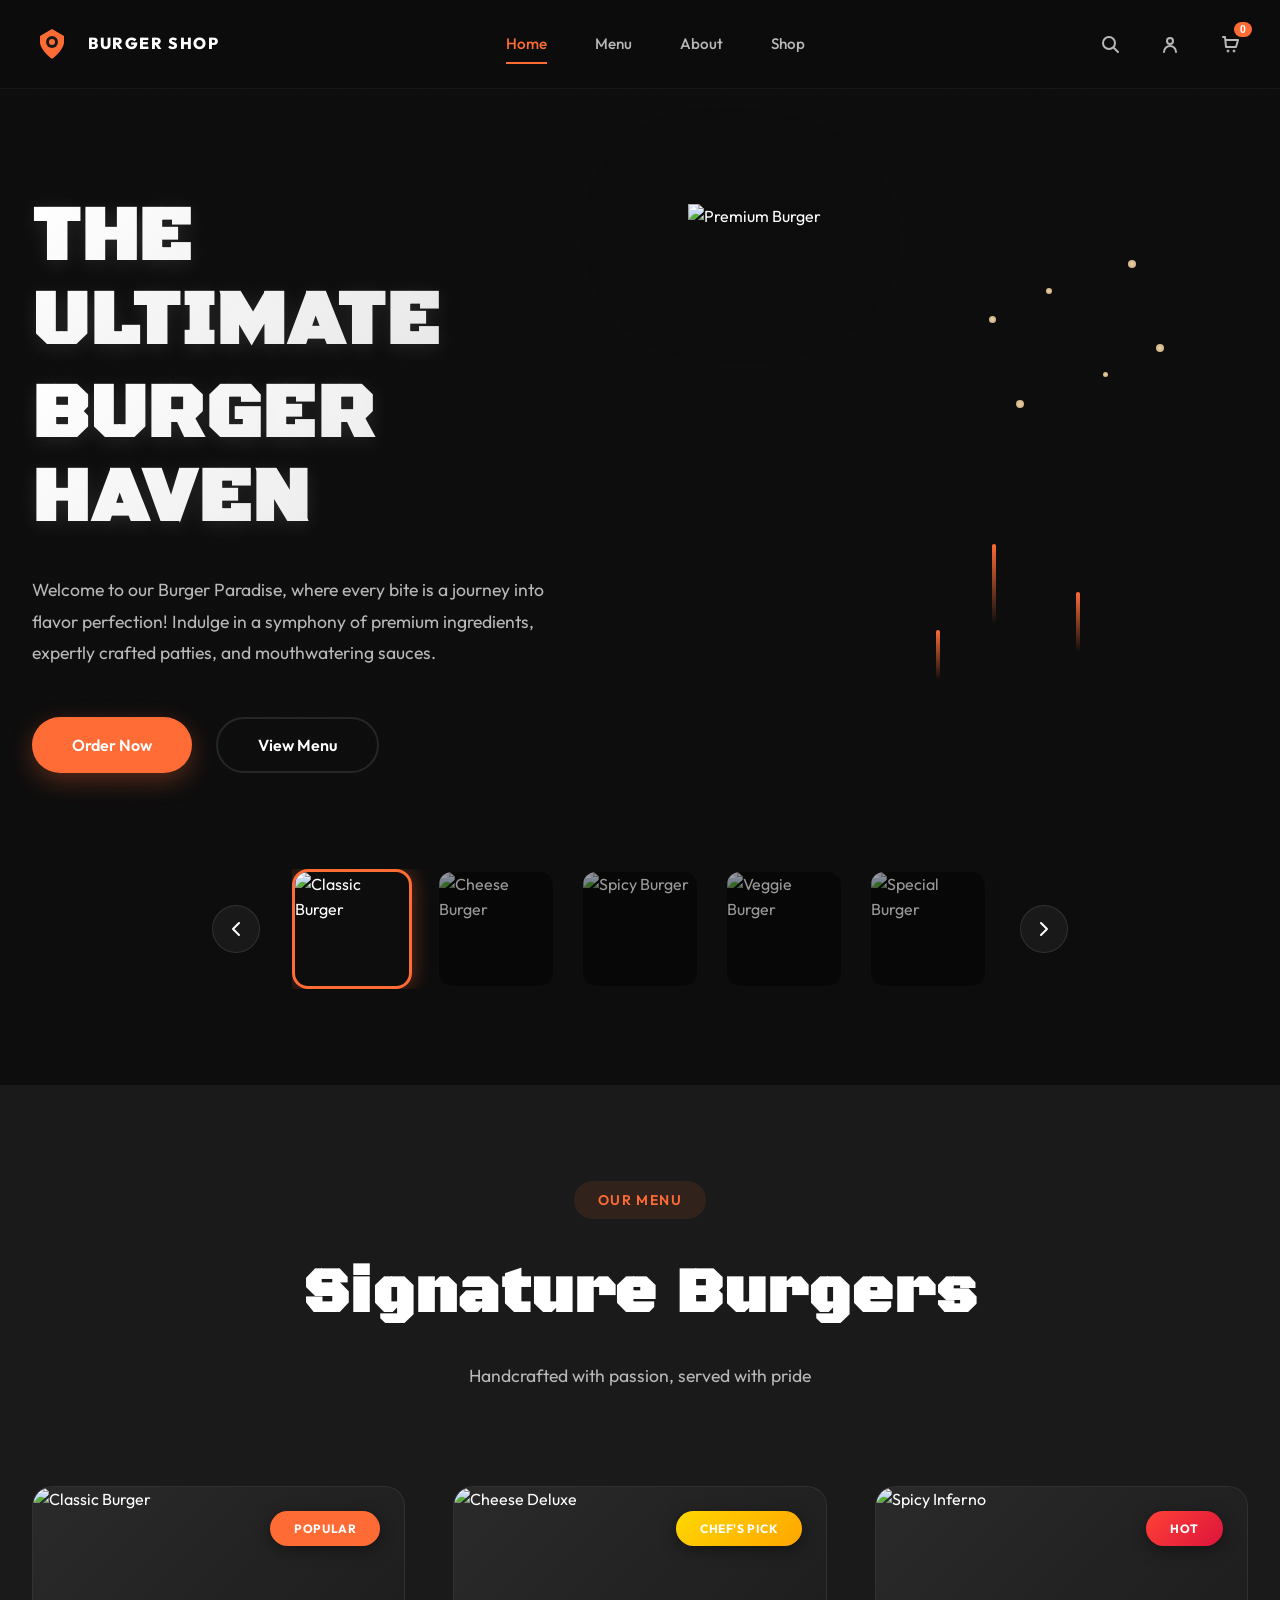
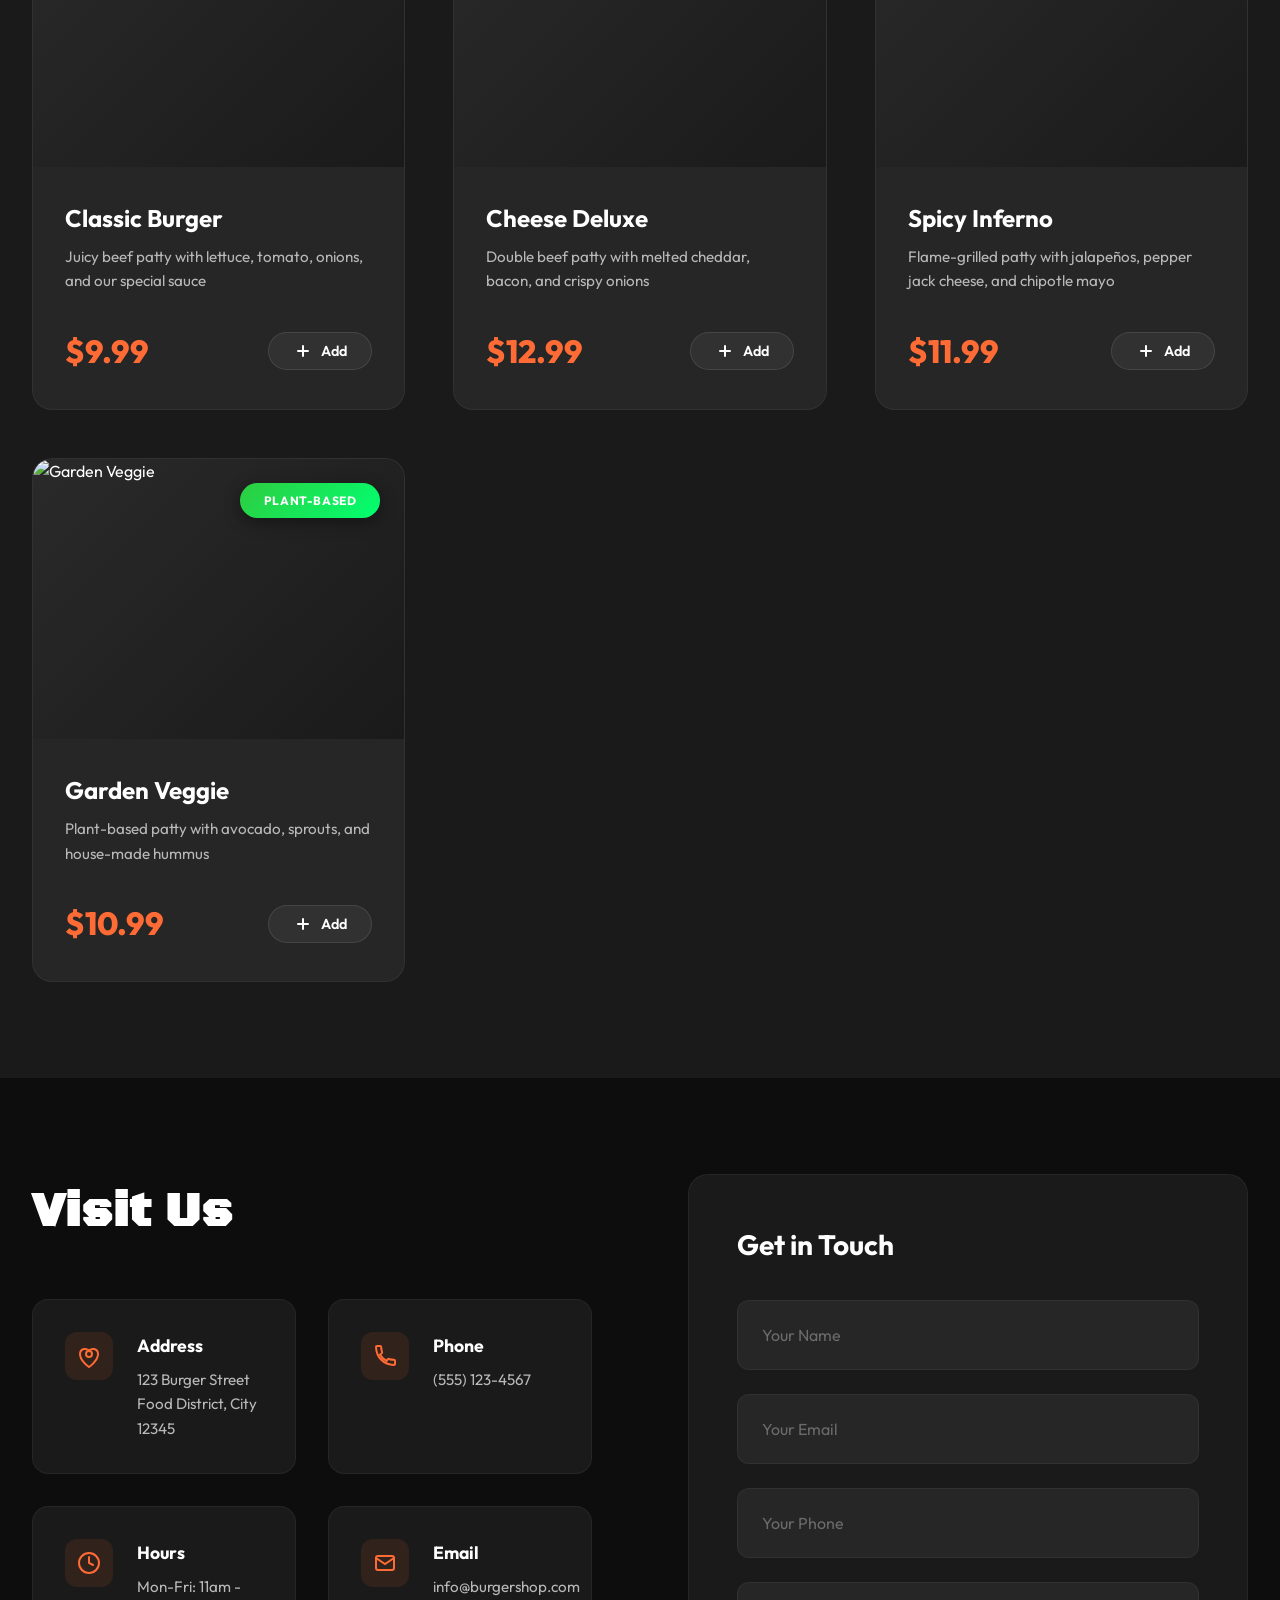
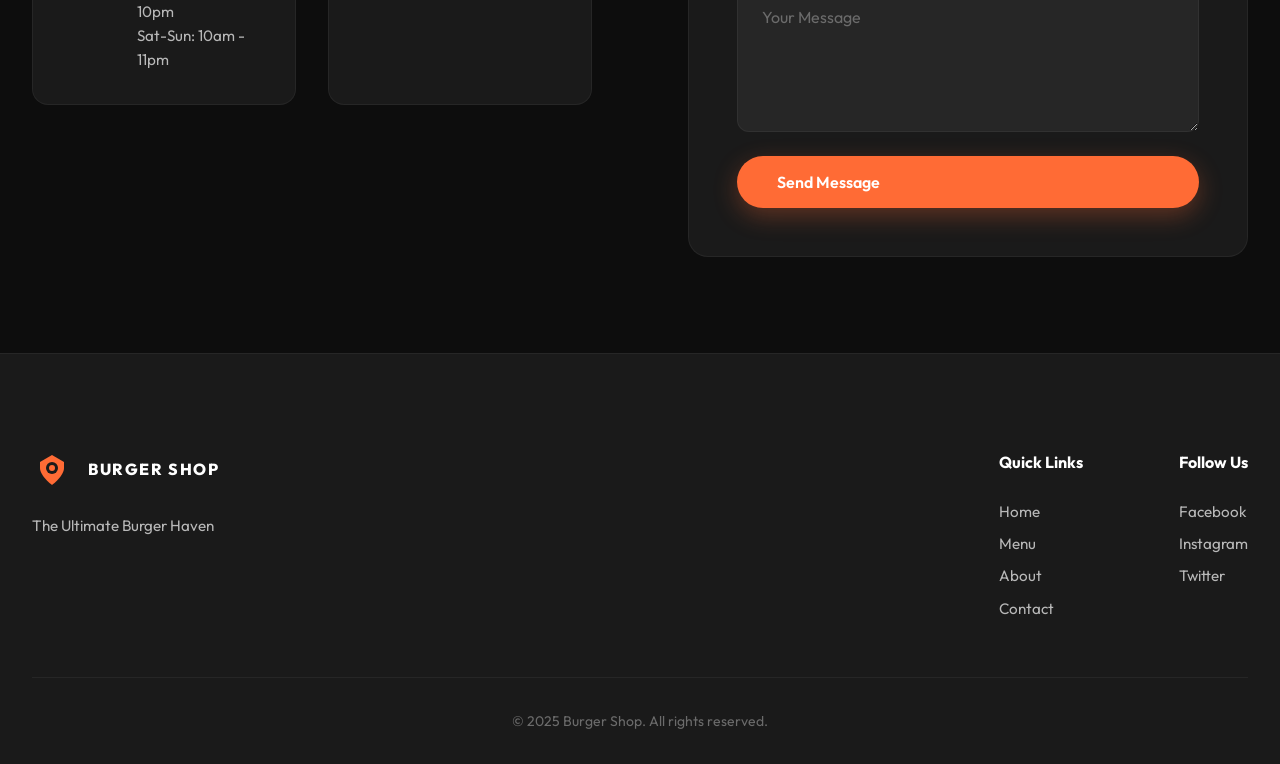
==== index.html @ fa634915 "Initial commit: Premium dark burger shop landing page Features: - Dark premium aesthetic with bold t" ====
<!DOCTYPE html>
<html lang="en">
<head>
    <meta charset="UTF-8">
    <meta name="viewport" content="width=device-width, initial-scale=1.0">
    <title>Burger Shop - The Ultimate Burger Haven</title>
    <link rel="preconnect" href="https://fonts.googleapis.com">
    <link rel="preconnect" href="https://fonts.gstatic.com" crossorigin>
    <link href="https://fonts.googleapis.com/css2?family=Black+Ops+One&family=Outfit:wght@300;400;500;600;700;800;900&display=swap" rel="stylesheet">
    <link rel="stylesheet" href="styles.css">
</head>
<body>
    <!-- Particle Effects Container -->
    <div class="particles-container" id="particles"></div>

    <!-- Header -->
    <header class="header">
        <div class="header-content">
            <div class="logo">
                <svg width="40" height="40" viewBox="0 0 40 40" fill="none" xmlns="http://www.w3.org/2000/svg">
                    <path d="M20 5L8 12V18C8 26 20 35 20 35C20 35 32 26 32 18V12L20 5Z" fill="#FF6B35"/>
                    <circle cx="20" cy="18" r="6" fill="#1A1A1A"/>
                    <circle cx="20" cy="18" r="3" fill="#FF6B35"/>
                </svg>
                <div class="logo-text">
                    <span class="logo-name">BURGER SHOP</span>
                </div>
            </div>
            <nav class="nav-menu">
                <a href="#home" class="nav-link active">Home</a>
                <a href="#menu" class="nav-link">Menu</a>
                <a href="#about" class="nav-link">About</a>
                <a href="#shop" class="nav-link">Shop</a>
            </nav>
            <div class="header-actions">
                <button class="icon-btn" aria-label="Search">
                    <svg width="20" height="20" viewBox="0 0 20 20" fill="none" stroke="currentColor">
                        <circle cx="9" cy="9" r="6" stroke-width="2"/>
                        <path d="M14 14L18 18" stroke-width="2" stroke-linecap="round"/>
                    </svg>
                </button>
                <button class="icon-btn" aria-label="Account">
                    <svg width="20" height="20" viewBox="0 0 20 20" fill="none" stroke="currentColor">
                        <circle cx="10" cy="7" r="3" stroke-width="2"/>
                        <path d="M4 18C4 14.686 6.686 12 10 12C13.314 12 16 14.686 16 18" stroke-width="2" stroke-linecap="round"/>
                    </svg>
                </button>
                <button class="icon-btn cart-btn" aria-label="Cart">
                    <svg width="20" height="20" viewBox="0 0 20 20" fill="none" stroke="currentColor">
                        <path d="M3 3H5L6 13H16L18 6H6" stroke-width="2" stroke-linecap="round" stroke-linejoin="round"/>
                        <circle cx="8" cy="17" r="1" fill="currentColor"/>
                        <circle cx="14" cy="17" r="1" fill="currentColor"/>
                    </svg>
                    <span class="cart-count">0</span>
                </button>
            </div>
        </div>
    </header>

    <!-- Hero Section -->
    <section class="hero" id="home">
        <div class="hero-container">
            <div class="hero-content">
                <h1 class="hero-title">
                    <span class="title-line">THE ULTIMATE</span>
                    <span class="title-line">BURGER HAVEN</span>
                </h1>
                <p class="hero-description">
                    Welcome to our Burger Paradise, where every bite is a journey into flavor perfection!
                    Indulge in a symphony of premium ingredients, expertly crafted patties, and
                    mouthwatering sauces.
                </p>
                <div class="hero-cta">
                    <button class="btn btn-primary">Order Now</button>
                    <button class="btn btn-secondary">View Menu</button>
                </div>
            </div>
            <div class="hero-image">
                <div class="burger-showcase">
                    <img src="https://images.unsplash.com/photo-1568901346375-23c9450c58cd?w=800&h=800&fit=crop&q=80" alt="Premium Burger" class="main-burger">
                    <div class="floating-sesame sesame-1"></div>
                    <div class="floating-sesame sesame-2"></div>
                    <div class="floating-sesame sesame-3"></div>
                    <div class="floating-sesame sesame-4"></div>
                    <div class="floating-sesame sesame-5"></div>
                    <div class="floating-sesame sesame-6"></div>
                    <div class="sauce-drip drip-1"></div>
                    <div class="sauce-drip drip-2"></div>
                    <div class="sauce-drip drip-3"></div>
                </div>
            </div>
        </div>

        <!-- Burger Carousel -->
        <div class="burger-carousel">
            <button class="carousel-arrow carousel-arrow-left" aria-label="Previous">
                <svg width="24" height="24" viewBox="0 0 24 24" fill="none" stroke="currentColor">
                    <path d="M15 18L9 12L15 6" stroke-width="2" stroke-linecap="round" stroke-linejoin="round"/>
                </svg>
            </button>
            <div class="carousel-track">
                <div class="burger-thumb active">
                    <img src="https://images.unsplash.com/photo-1568901346375-23c9450c58cd?w=800&h=800&fit=crop&q=80" alt="Classic Burger">
                </div>
                <div class="burger-thumb">
                    <img src="https://images.unsplash.com/photo-1594212699903-ec8a3eca50f5?w=800&h=800&fit=crop&q=80" alt="Cheese Burger">
                </div>
                <div class="burger-thumb">
                    <img src="https://images.unsplash.com/photo-1550547660-d9450f859349?w=800&h=800&fit=crop&q=80" alt="Spicy Burger">
                </div>
                <div class="burger-thumb">
                    <img src="https://images.unsplash.com/photo-1520072959219-c595dc870360?w=800&h=800&fit=crop&q=80" alt="Veggie Burger">
                </div>
                <div class="burger-thumb">
                    <img src="https://images.unsplash.com/photo-1571091718767-18b5b1457add?w=800&h=800&fit=crop&q=80" alt="Special Burger">
                </div>
            </div>
            <button class="carousel-arrow carousel-arrow-right" aria-label="Next">
                <svg width="24" height="24" viewBox="0 0 24 24" fill="none" stroke="currentColor">
                    <path d="M9 18L15 12L9 6" stroke-width="2" stroke-linecap="round" stroke-linejoin="round"/>
                </svg>
            </button>
        </div>
    </section>

    <!-- Menu Section -->
    <section class="menu-section" id="menu">
        <div class="section-header">
            <span class="section-label">Our Menu</span>
            <h2 class="section-title">Signature Burgers</h2>
            <p class="section-description">Handcrafted with passion, served with pride</p>
        </div>
        <div class="menu-grid">
            <div class="menu-card">
                <div class="card-image">
                    <img src="https://images.unsplash.com/photo-1568901346375-23c9450c58cd?w=600&h=600&fit=crop&q=80" alt="Classic Burger">
                    <div class="card-badge">Popular</div>
                </div>
                <div class="card-content">
                    <h3 class="card-title">Classic Burger</h3>
                    <p class="card-description">Juicy beef patty with lettuce, tomato, onions, and our special sauce</p>
                    <div class="card-footer">
                        <span class="card-price">$9.99</span>
                        <button class="add-btn">
                            <svg width="20" height="20" viewBox="0 0 20 20" fill="none" stroke="currentColor">
                                <path d="M10 5V15M5 10H15" stroke-width="2" stroke-linecap="round"/>
                            </svg>
                            Add
                        </button>
                    </div>
                </div>
            </div>
            <div class="menu-card">
                <div class="card-image">
                    <img src="https://images.unsplash.com/photo-1594212699903-ec8a3eca50f5?w=600&h=600&fit=crop&q=80" alt="Cheese Deluxe">
                    <div class="card-badge badge-special">Chef's Pick</div>
                </div>
                <div class="card-content">
                    <h3 class="card-title">Cheese Deluxe</h3>
                    <p class="card-description">Double beef patty with melted cheddar, bacon, and crispy onions</p>
                    <div class="card-footer">
                        <span class="card-price">$12.99</span>
                        <button class="add-btn">
                            <svg width="20" height="20" viewBox="0 0 20 20" fill="none" stroke="currentColor">
                                <path d="M10 5V15M5 10H15" stroke-width="2" stroke-linecap="round"/>
                            </svg>
                            Add
                        </button>
                    </div>
                </div>
            </div>
            <div class="menu-card">
                <div class="card-image">
                    <img src="https://images.unsplash.com/photo-1550547660-d9450f859349?w=600&h=600&fit=crop&q=80" alt="Spicy Inferno">
                    <div class="card-badge badge-hot">Hot</div>
                </div>
                <div class="card-content">
                    <h3 class="card-title">Spicy Inferno</h3>
                    <p class="card-description">Flame-grilled patty with jalapeños, pepper jack cheese, and chipotle mayo</p>
                    <div class="card-footer">
                        <span class="card-price">$11.99</span>
                        <button class="add-btn">
                            <svg width="20" height="20" viewBox="0 0 20 20" fill="none" stroke="currentColor">
                                <path d="M10 5V15M5 10H15" stroke-width="2" stroke-linecap="round"/>
                            </svg>
                            Add
                        </button>
                    </div>
                </div>
            </div>
            <div class="menu-card">
                <div class="card-image">
                    <img src="https://images.unsplash.com/photo-1520072959219-c595dc870360?w=600&h=600&fit=crop&q=80" alt="Garden Veggie">
                    <div class="card-badge badge-veggie">Plant-Based</div>
                </div>
                <div class="card-content">
                    <h3 class="card-title">Garden Veggie</h3>
                    <p class="card-description">Plant-based patty with avocado, sprouts, and house-made hummus</p>
                    <div class="card-footer">
                        <span class="card-price">$10.99</span>
                        <button class="add-btn">
                            <svg width="20" height="20" viewBox="0 0 20 20" fill="none" stroke="currentColor">
                                <path d="M10 5V15M5 10H15" stroke-width="2" stroke-linecap="round"/>
                            </svg>
                            Add
                        </button>
                    </div>
                </div>
            </div>
        </div>
    </section>

    <!-- Contact Section -->
    <section class="contact-section" id="contact">
        <div class="contact-container">
            <div class="contact-info">
                <h2 class="contact-title">Visit Us</h2>
                <div class="info-grid">
                    <div class="info-card">
                        <div class="info-icon">
                            <svg width="24" height="24" viewBox="0 0 24 24" fill="none" stroke="currentColor">
                                <path d="M21 10C21 17 12 23 12 23C12 23 3 17 3 10C3 7.61 4.79 5.64 7 5.06C8.26 4.77 9.61 5.04 10.75 5.75C11.5 6.17 12.5 6.17 13.25 5.75C14.39 5.04 15.74 4.77 17 5.06C19.21 5.64 21 7.61 21 10Z" stroke-width="2"/>
                                <circle cx="12" cy="10" r="3" stroke-width="2"/>
                            </svg>
                        </div>
                        <div class="info-content">
                            <h3>Address</h3>
                            <p>123 Burger Street<br>Food District, City 12345</p>
                        </div>
                    </div>
                    <div class="info-card">
                        <div class="info-icon">
                            <svg width="24" height="24" viewBox="0 0 24 24" fill="none" stroke="currentColor">
                                <path d="M22 16.92V19.92C22 20.52 21.52 21 20.92 21C10.41 20.45 3.55 13.59 3 3.08C3 2.48 3.48 2 4.08 2H7.08C7.68 2 8.16 2.48 8.16 3.08C8.25 4.78 8.56 6.42 9.07 7.97C9.21 8.41 9.07 8.89 8.73 9.2L7.09 10.51C8.57 13.63 10.37 15.43 13.49 16.91L14.8 15.27C15.11 14.93 15.59 14.79 16.03 14.93C17.58 15.44 19.22 15.75 20.92 15.84C21.52 15.84 22 16.32 22 16.92Z" stroke-width="2"/>
                            </svg>
                        </div>
                        <div class="info-content">
                            <h3>Phone</h3>
                            <p>(555) 123-4567</p>
                        </div>
                    </div>
                    <div class="info-card">
                        <div class="info-icon">
                            <svg width="24" height="24" viewBox="0 0 24 24" fill="none" stroke="currentColor">
                                <circle cx="12" cy="12" r="10" stroke-width="2"/>
                                <path d="M12 6V12L16 14" stroke-width="2" stroke-linecap="round"/>
                            </svg>
                        </div>
                        <div class="info-content">
                            <h3>Hours</h3>
                            <p>Mon-Fri: 11am - 10pm<br>Sat-Sun: 10am - 11pm</p>
                        </div>
                    </div>
                    <div class="info-card">
                        <div class="info-icon">
                            <svg width="24" height="24" viewBox="0 0 24 24" fill="none" stroke="currentColor">
                                <rect x="3" y="5" width="18" height="14" rx="2" stroke-width="2"/>
                                <path d="M3 7L12 13L21 7" stroke-width="2" stroke-linecap="round"/>
                            </svg>
                        </div>
                        <div class="info-content">
                            <h3>Email</h3>
                            <p>info@burgershop.com</p>
                        </div>
                    </div>
                </div>
            </div>
            <div class="contact-form-section">
                <h3 class="form-heading">Get in Touch</h3>
                <form class="contact-form">
                    <input type="text" placeholder="Your Name" class="form-input" required>
                    <input type="email" placeholder="Your Email" class="form-input" required>
                    <input type="tel" placeholder="Your Phone" class="form-input">
                    <textarea placeholder="Your Message" class="form-textarea" rows="5" required></textarea>
                    <button type="submit" class="btn btn-primary btn-block">Send Message</button>
                </form>
            </div>
        </div>
    </section>

    <!-- Footer -->
    <footer class="footer">
        <div class="footer-content">
            <div class="footer-brand">
                <div class="logo">
                    <svg width="40" height="40" viewBox="0 0 40 40" fill="none" xmlns="http://www.w3.org/2000/svg">
                        <path d="M20 5L8 12V18C8 26 20 35 20 35C20 35 32 26 32 18V12L20 5Z" fill="#FF6B35"/>
                        <circle cx="20" cy="18" r="6" fill="#1A1A1A"/>
                        <circle cx="20" cy="18" r="3" fill="#FF6B35"/>
                    </svg>
                    <div class="logo-text">
                        <span class="logo-name">BURGER SHOP</span>
                    </div>
                </div>
                <p class="footer-tagline">The Ultimate Burger Haven</p>
            </div>
            <div class="footer-links">
                <div class="footer-column">
                    <h4>Quick Links</h4>
                    <a href="#home">Home</a>
                    <a href="#menu">Menu</a>
                    <a href="#about">About</a>
                    <a href="#contact">Contact</a>
                </div>
                <div class="footer-column">
                    <h4>Follow Us</h4>
                    <a href="#">Facebook</a>
                    <a href="#">Instagram</a>
                    <a href="#">Twitter</a>
                </div>
            </div>
        </div>
        <div class="footer-bottom">
            <p>&copy; 2025 Burger Shop. All rights reserved.</p>
        </div>
    </footer>

    <script src="script.js"></script>
</body>
</html>
---- styles.css ----
/* ================================================
   BURGER SHOP - Dark Premium Showcase
   ================================================ */

/* CSS Variables */
:root {
    /* Colors - Dark Premium */
    --color-bg-primary: #0D0D0D;
    --color-bg-secondary: #1A1A1A;
    --color-bg-tertiary: #262626;
    --color-accent-primary: #FF6B35;
    --color-accent-secondary: #FF8555;
    --color-text-primary: #FFFFFF;
    --color-text-secondary: #B8B8B8;
    --color-text-muted: #6B6B6B;

    /* Typography */
    --font-display: 'Black Ops One', 'Impact', sans-serif;
    --font-body: 'Outfit', -apple-system, BlinkMacSystemFont, sans-serif;

    /* Spacing */
    --spacing-xs: 0.5rem;
    --spacing-sm: 1rem;
    --spacing-md: 1.5rem;
    --spacing-lg: 2rem;
    --spacing-xl: 3rem;
    --spacing-2xl: 4rem;
    --spacing-3xl: 6rem;

    /* Shadows */
    --shadow-sm: 0 2px 8px rgba(0, 0, 0, 0.3);
    --shadow-md: 0 4px 16px rgba(0, 0, 0, 0.4);
    --shadow-lg: 0 8px 32px rgba(0, 0, 0, 0.5);
    --shadow-xl: 0 16px 48px rgba(0, 0, 0, 0.6);
    --shadow-glow: 0 0 30px rgba(255, 107, 53, 0.3);

    /* Transitions */
    --transition-fast: 0.15s cubic-bezier(0.4, 0, 0.2, 1);
    --transition-base: 0.3s cubic-bezier(0.4, 0, 0.2, 1);
    --transition-slow: 0.6s cubic-bezier(0.4, 0, 0.2, 1);
}

/* ================================================
   GLOBAL STYLES
   ================================================ */

* {
    margin: 0;
    padding: 0;
    box-sizing: border-box;
}

html {
    scroll-behavior: smooth;
}

body {
    font-family: var(--font-body);
    background-color: var(--color-bg-primary);
    color: var(--color-text-primary);
    line-height: 1.6;
    overflow-x: hidden;
    position: relative;
}

/* Grain Texture */
body::before {
    content: '';
    position: fixed;
    top: 0;
    left: 0;
    width: 100%;
    height: 100%;
    background-image: url("data:image/svg+xml,%3Csvg viewBox='0 0 400 400' xmlns='http://www.w3.org/2000/svg'%3E%3Cfilter id='noiseFilter'%3E%3CfeTurbulence type='fractalNoise' baseFrequency='1.2' numOctaves='4' stitchTiles='stitch'/%3E%3C/filter%3E%3Crect width='100%25' height='100%25' filter='url(%23noiseFilter)' opacity='0.02'/%3E%3C/svg%3E");
    pointer-events: none;
    z-index: 100;
    mix-blend-mode: overlay;
}

/* Particles Container */
.particles-container {
    position: fixed;
    top: 0;
    left: 0;
    width: 100%;
    height: 100%;
    pointer-events: none;
    z-index: 1;
    overflow: hidden;
}

/* ================================================
   HEADER
   ================================================ */

.header {
    position: fixed;
    top: 0;
    left: 0;
    right: 0;
    z-index: 1000;
    background: rgba(13, 13, 13, 0.95);
    backdrop-filter: blur(10px);
    border-bottom: 1px solid rgba(255, 255, 255, 0.05);
}

.header-content {
    max-width: 1400px;
    margin: 0 auto;
    padding: var(--spacing-md) var(--spacing-lg);
    display: flex;
    align-items: center;
    justify-content: space-between;
    gap: var(--spacing-lg);
}

.logo {
    display: flex;
    align-items: center;
    gap: var(--spacing-sm);
    transition: transform var(--transition-base);
}

.logo:hover {
    transform: scale(1.05);
}

.logo-name {
    font-family: var(--font-body);
    font-weight: 800;
    font-size: 1rem;
    letter-spacing: 0.1em;
    color: var(--color-text-primary);
}

.nav-menu {
    display: flex;
    gap: var(--spacing-xl);
}

.nav-link {
    color: var(--color-text-secondary);
    text-decoration: none;
    font-weight: 500;
    font-size: 0.95rem;
    transition: color var(--transition-base);
    position: relative;
}

.nav-link::after {
    content: '';
    position: absolute;
    bottom: -8px;
    left: 0;
    width: 0;
    height: 2px;
    background: var(--color-accent-primary);
    transition: width var(--transition-base);
}

.nav-link:hover,
.nav-link.active {
    color: var(--color-accent-primary);
}

.nav-link.active::after {
    width: 100%;
}

.header-actions {
    display: flex;
    gap: var(--spacing-md);
    align-items: center;
}

.icon-btn {
    background: transparent;
    border: none;
    color: var(--color-text-secondary);
    cursor: pointer;
    padding: var(--spacing-xs);
    border-radius: 50%;
    transition: all var(--transition-base);
    display: flex;
    align-items: center;
    justify-content: center;
    position: relative;
}

.icon-btn:hover {
    color: var(--color-text-primary);
    background: rgba(255, 255, 255, 0.05);
}

.cart-count {
    position: absolute;
    top: -4px;
    right: -4px;
    background: var(--color-accent-primary);
    color: white;
    font-size: 0.65rem;
    font-weight: 700;
    padding: 2px 6px;
    border-radius: 10px;
    min-width: 18px;
    text-align: center;
}

/* ================================================
   HERO SECTION
   ================================================ */

.hero {
    min-height: 100vh;
    padding-top: 100px;
    position: relative;
    background: var(--color-bg-primary);
    display: flex;
    flex-direction: column;
    justify-content: center;
}

.hero-container {
    max-width: 1400px;
    margin: 0 auto;
    padding: var(--spacing-3xl) var(--spacing-lg);
    display: grid;
    grid-template-columns: 1fr 1fr;
    gap: var(--spacing-3xl);
    align-items: center;
}

.hero-content {
    animation: slideInLeft 1s cubic-bezier(0.16, 1, 0.3, 1);
}

@keyframes slideInLeft {
    from {
        opacity: 0;
        transform: translateX(-80px);
    }
    to {
        opacity: 1;
        transform: translateX(0);
    }
}

.hero-title {
    font-family: var(--font-display);
    font-size: clamp(3rem, 6vw, 5rem);
    line-height: 1.1;
    margin-bottom: var(--spacing-lg);
    letter-spacing: 0.02em;
    display: flex;
    flex-direction: column;
    gap: var(--spacing-xs);
}

.title-line {
    display: block;
    background: linear-gradient(135deg, #FFFFFF 0%, #E0E0E0 100%);
    -webkit-background-clip: text;
    -webkit-text-fill-color: transparent;
    background-clip: text;
    text-shadow: 0 4px 20px rgba(255, 255, 255, 0.1);
}

.hero-description {
    font-size: 1.1rem;
    line-height: 1.8;
    color: var(--color-text-secondary);
    margin-bottom: var(--spacing-xl);
    max-width: 540px;
}

.hero-cta {
    display: flex;
    gap: var(--spacing-md);
    flex-wrap: wrap;
}

.btn {
    padding: 1rem 2.5rem;
    font-family: var(--font-body);
    font-weight: 600;
    font-size: 1rem;
    border: none;
    border-radius: 50px;
    cursor: pointer;
    transition: all var(--transition-base);
    display: inline-flex;
    align-items: center;
    gap: var(--spacing-xs);
    position: relative;
    overflow: hidden;
}

.btn::before {
    content: '';
    position: absolute;
    top: 50%;
    left: 50%;
    width: 0;
    height: 0;
    background: rgba(255, 255, 255, 0.1);
    border-radius: 50%;
    transform: translate(-50%, -50%);
    transition: width var(--transition-slow), height var(--transition-slow);
}

.btn:hover::before {
    width: 400px;
    height: 400px;
}

.btn-primary {
    background: var(--color-accent-primary);
    color: white;
    box-shadow: 0 8px 24px rgba(255, 107, 53, 0.3);
}

.btn-primary:hover {
    background: var(--color-accent-secondary);
    transform: translateY(-2px);
    box-shadow: 0 12px 32px rgba(255, 107, 53, 0.4);
}

.btn-secondary {
    background: transparent;
    color: var(--color-text-primary);
    border: 2px solid rgba(255, 255, 255, 0.1);
}

.btn-secondary:hover {
    background: rgba(255, 255, 255, 0.05);
    border-color: rgba(255, 255, 255, 0.2);
}

.btn-block {
    width: 100%;
}

/* Hero Image */
.hero-image {
    position: relative;
    display: flex;
    align-items: center;
    justify-content: center;
    animation: slideInRight 1s cubic-bezier(0.16, 1, 0.3, 1);
}

@keyframes slideInRight {
    from {
        opacity: 0;
        transform: translateX(80px);
    }
    to {
        opacity: 1;
        transform: translateX(0);
    }
}

.burger-showcase {
    position: relative;
    width: 100%;
    max-width: 600px;
    aspect-ratio: 1;
}

.main-burger {
    width: 100%;
    height: 100%;
    object-fit: contain;
    filter: drop-shadow(0 20px 60px rgba(0, 0, 0, 0.6));
    animation: float 6s ease-in-out infinite;
}

@keyframes float {
    0%, 100% {
        transform: translateY(0px);
    }
    50% {
        transform: translateY(-20px);
    }
}

/* Floating Sesame Seeds */
.floating-sesame {
    position: absolute;
    width: 8px;
    height: 8px;
    background: radial-gradient(circle, #FFE4B5 0%, #DEB887 100%);
    border-radius: 50%;
    animation: floatSesame 4s ease-in-out infinite;
    opacity: 0.9;
}

.sesame-1 {
    top: 10%;
    right: 20%;
    animation-delay: 0s;
}

.sesame-2 {
    top: 15%;
    right: 35%;
    animation-delay: 0.5s;
    width: 6px;
    height: 6px;
}

.sesame-3 {
    top: 25%;
    right: 15%;
    animation-delay: 1s;
}

.sesame-4 {
    top: 20%;
    right: 45%;
    animation-delay: 1.5s;
    width: 7px;
    height: 7px;
}

.sesame-5 {
    top: 30%;
    right: 25%;
    animation-delay: 2s;
    width: 5px;
    height: 5px;
}

.sesame-6 {
    top: 35%;
    right: 40%;
    animation-delay: 2.5s;
}

@keyframes floatSesame {
    0% {
        transform: translateY(0) rotate(0deg);
        opacity: 0;
    }
    20% {
        opacity: 0.9;
    }
    100% {
        transform: translateY(400px) rotate(360deg);
        opacity: 0;
    }
}

/* Sauce Drips */
.sauce-drip {
    position: absolute;
    width: 4px;
    background: linear-gradient(180deg, var(--color-accent-primary) 0%, transparent 100%);
    border-radius: 2px;
    animation: drip 3s ease-in-out infinite;
}

.drip-1 {
    bottom: 20%;
    right: 30%;
    height: 60px;
    animation-delay: 0s;
}

.drip-2 {
    bottom: 25%;
    right: 45%;
    height: 80px;
    animation-delay: 0.5s;
}

.drip-3 {
    bottom: 15%;
    right: 55%;
    height: 50px;
    animation-delay: 1s;
}

@keyframes drip {
    0% {
        transform: translateY(-20px);
        opacity: 0;
    }
    20% {
        opacity: 1;
    }
    100% {
        transform: translateY(100px);
        opacity: 0;
    }
}

/* ================================================
   BURGER CAROUSEL
   ================================================ */

.burger-carousel {
    max-width: 1400px;
    margin: 0 auto;
    padding: 0 var(--spacing-lg) var(--spacing-3xl);
    display: flex;
    align-items: center;
    gap: var(--spacing-lg);
    animation: fadeInUp 1s cubic-bezier(0.16, 1, 0.3, 1) 0.5s both;
}

@keyframes fadeInUp {
    from {
        opacity: 0;
        transform: translateY(40px);
    }
    to {
        opacity: 1;
        transform: translateY(0);
    }
}

.carousel-track {
    display: flex;
    gap: var(--spacing-md);
    overflow-x: auto;
    scroll-behavior: smooth;
    scrollbar-width: none;
    -ms-overflow-style: none;
    flex: 1;
}

.carousel-track::-webkit-scrollbar {
    display: none;
}

.burger-thumb {
    flex-shrink: 0;
    width: 120px;
    height: 120px;
    border-radius: 16px;
    overflow: hidden;
    border: 3px solid transparent;
    transition: all var(--transition-base);
    cursor: pointer;
    position: relative;
}

.burger-thumb::before {
    content: '';
    position: absolute;
    inset: 0;
    background: rgba(0, 0, 0, 0.4);
    transition: opacity var(--transition-base);
}

.burger-thumb.active::before,
.burger-thumb:hover::before {
    opacity: 0;
}

.burger-thumb.active {
    border-color: var(--color-accent-primary);
    box-shadow: 0 0 20px rgba(255, 107, 53, 0.4);
}

.burger-thumb:hover {
    transform: translateY(-8px);
    border-color: rgba(255, 255, 255, 0.2);
}

.burger-thumb img {
    width: 100%;
    height: 100%;
    object-fit: cover;
}

.carousel-arrow {
    background: rgba(255, 255, 255, 0.05);
    border: 1px solid rgba(255, 255, 255, 0.1);
    color: var(--color-text-primary);
    width: 48px;
    height: 48px;
    border-radius: 50%;
    display: flex;
    align-items: center;
    justify-content: center;
    cursor: pointer;
    transition: all var(--transition-base);
    flex-shrink: 0;
}

.carousel-arrow:hover {
    background: rgba(255, 107, 53, 0.2);
    border-color: var(--color-accent-primary);
    color: var(--color-accent-primary);
}

/* ================================================
   MENU SECTION
   ================================================ */

.menu-section {
    padding: var(--spacing-3xl) var(--spacing-lg);
    background: var(--color-bg-secondary);
}

.section-header {
    text-align: center;
    margin-bottom: var(--spacing-3xl);
}

.section-label {
    display: inline-block;
    padding: var(--spacing-xs) var(--spacing-md);
    background: rgba(255, 107, 53, 0.1);
    color: var(--color-accent-primary);
    border-radius: 50px;
    font-size: 0.875rem;
    font-weight: 600;
    letter-spacing: 0.1em;
    text-transform: uppercase;
    margin-bottom: var(--spacing-md);
}

.section-title {
    font-family: var(--font-display);
    font-size: clamp(2.5rem, 5vw, 4rem);
    margin-bottom: var(--spacing-sm);
    letter-spacing: 0.02em;
}

.section-description {
    color: var(--color-text-secondary);
    font-size: 1.1rem;
}

.menu-grid {
    max-width: 1400px;
    margin: 0 auto;
    display: grid;
    grid-template-columns: repeat(auto-fit, minmax(300px, 1fr));
    gap: var(--spacing-xl);
}

.menu-card {
    background: var(--color-bg-tertiary);
    border-radius: 20px;
    overflow: hidden;
    transition: all var(--transition-base);
    border: 1px solid rgba(255, 255, 255, 0.05);
}

.menu-card:hover {
    transform: translateY(-8px);
    border-color: rgba(255, 107, 53, 0.3);
    box-shadow: var(--shadow-xl);
}

.card-image {
    position: relative;
    overflow: hidden;
    height: 280px;
    background: linear-gradient(135deg, #2a2a2a 0%, #1a1a1a 100%);
}

.card-image img {
    width: 100%;
    height: 100%;
    object-fit: cover;
    transition: transform var(--transition-slow);
}

.menu-card:hover .card-image img {
    transform: scale(1.1) rotate(2deg);
}

.card-badge {
    position: absolute;
    top: var(--spacing-md);
    right: var(--spacing-md);
    background: var(--color-accent-primary);
    color: white;
    padding: var(--spacing-xs) var(--spacing-md);
    border-radius: 50px;
    font-size: 0.75rem;
    font-weight: 700;
    text-transform: uppercase;
    letter-spacing: 0.05em;
    box-shadow: var(--shadow-md);
}

.badge-special {
    background: linear-gradient(135deg, #FFD700 0%, #FFA500 100%);
}

.badge-hot {
    background: linear-gradient(135deg, #FF4136 0%, #DC143C 100%);
}

.badge-veggie {
    background: linear-gradient(135deg, #2ECC40 0%, #01FF70 100%);
}

.card-content {
    padding: var(--spacing-lg);
}

.card-title {
    font-family: var(--font-body);
    font-size: 1.5rem;
    font-weight: 700;
    margin-bottom: var(--spacing-xs);
}

.card-description {
    color: var(--color-text-secondary);
    font-size: 0.95rem;
    line-height: 1.6;
    margin-bottom: var(--spacing-lg);
}

.card-footer {
    display: flex;
    justify-content: space-between;
    align-items: center;
}

.card-price {
    font-family: var(--font-body);
    font-size: 2rem;
    font-weight: 800;
    color: var(--color-accent-primary);
}

.add-btn {
    background: rgba(255, 255, 255, 0.05);
    color: var(--color-text-primary);
    border: 1px solid rgba(255, 255, 255, 0.1);
    padding: var(--spacing-xs) var(--spacing-md);
    border-radius: 50px;
    font-family: var(--font-body);
    font-weight: 600;
    font-size: 0.9rem;
    cursor: pointer;
    display: flex;
    align-items: center;
    gap: var(--spacing-xs);
    transition: all var(--transition-base);
}

.add-btn:hover {
    background: var(--color-accent-primary);
    border-color: var(--color-accent-primary);
    transform: scale(1.05);
}

/* ================================================
   CONTACT SECTION
   ================================================ */

.contact-section {
    padding: var(--spacing-3xl) var(--spacing-lg);
    background: var(--color-bg-primary);
}

.contact-container {
    max-width: 1400px;
    margin: 0 auto;
    display: grid;
    grid-template-columns: 1fr 1fr;
    gap: var(--spacing-3xl);
}

.contact-title {
    font-family: var(--font-display);
    font-size: clamp(2rem, 4vw, 3rem);
    margin-bottom: var(--spacing-xl);
    letter-spacing: 0.02em;
}

.info-grid {
    display: grid;
    grid-template-columns: repeat(auto-fit, minmax(250px, 1fr));
    gap: var(--spacing-lg);
}

.info-card {
    background: var(--color-bg-secondary);
    padding: var(--spacing-lg);
    border-radius: 16px;
    border: 1px solid rgba(255, 255, 255, 0.05);
    display: flex;
    gap: var(--spacing-md);
    transition: all var(--transition-base);
}

.info-card:hover {
    border-color: rgba(255, 107, 53, 0.3);
    transform: translateY(-4px);
}

.info-icon {
    flex-shrink: 0;
    width: 48px;
    height: 48px;
    background: rgba(255, 107, 53, 0.1);
    border-radius: 12px;
    display: flex;
    align-items: center;
    justify-content: center;
    color: var(--color-accent-primary);
}

.info-content h3 {
    font-size: 1.1rem;
    font-weight: 700;
    margin-bottom: var(--spacing-xs);
}

.info-content p {
    color: var(--color-text-secondary);
    font-size: 0.95rem;
    line-height: 1.6;
}

.contact-form-section {
    background: var(--color-bg-secondary);
    padding: var(--spacing-xl);
    border-radius: 20px;
    border: 1px solid rgba(255, 255, 255, 0.05);
}

.form-heading {
    font-family: var(--font-body);
    font-size: 1.75rem;
    font-weight: 700;
    margin-bottom: var(--spacing-lg);
}

.contact-form {
    display: flex;
    flex-direction: column;
    gap: var(--spacing-md);
}

.form-input,
.form-textarea {
    width: 100%;
    padding: var(--spacing-md);
    background: var(--color-bg-tertiary);
    border: 1px solid rgba(255, 255, 255, 0.05);
    border-radius: 12px;
    color: var(--color-text-primary);
    font-family: var(--font-body);
    font-size: 1rem;
    transition: all var(--transition-base);
}

.form-input:focus,
.form-textarea:focus {
    outline: none;
    border-color: var(--color-accent-primary);
    background: var(--color-bg-primary);
}

.form-input::placeholder,
.form-textarea::placeholder {
    color: var(--color-text-muted);
}

.form-textarea {
    resize: vertical;
    min-height: 150px;
}

/* ================================================
   FOOTER
   ================================================ */

.footer {
    background: var(--color-bg-secondary);
    border-top: 1px solid rgba(255, 255, 255, 0.05);
    padding: var(--spacing-3xl) var(--spacing-lg) var(--spacing-lg);
}

.footer-content {
    max-width: 1400px;
    margin: 0 auto;
    display: flex;
    justify-content: space-between;
    gap: var(--spacing-3xl);
    margin-bottom: var(--spacing-xl);
}

.footer-brand {
    max-width: 400px;
}

.footer-tagline {
    margin-top: var(--spacing-md);
    color: var(--color-text-secondary);
    font-size: 0.95rem;
}

.footer-links {
    display: flex;
    gap: var(--spacing-3xl);
}

.footer-column h4 {
    font-size: 1rem;
    font-weight: 700;
    margin-bottom: var(--spacing-md);
    color: var(--color-text-primary);
}

.footer-column a {
    display: block;
    color: var(--color-text-secondary);
    text-decoration: none;
    font-size: 0.95rem;
    margin-bottom: var(--spacing-xs);
    transition: color var(--transition-base);
}

.footer-column a:hover {
    color: var(--color-accent-primary);
}

.footer-bottom {
    max-width: 1400px;
    margin: 0 auto;
    padding-top: var(--spacing-lg);
    border-top: 1px solid rgba(255, 255, 255, 0.05);
    text-align: center;
    color: var(--color-text-muted);
    font-size: 0.875rem;
}

/* ================================================
   RESPONSIVE DESIGN
   ================================================ */

@media (max-width: 1024px) {
    .hero-container {
        grid-template-columns: 1fr;
        gap: var(--spacing-2xl);
    }

    .hero-image {
        order: -1;
    }

    .contact-container {
        grid-template-columns: 1fr;
    }
}

@media (max-width: 768px) {
    .header-content {
        padding: var(--spacing-sm) var(--spacing-md);
    }

    .nav-menu {
        display: none;
    }

    .hero {
        padding-top: 80px;
    }

    .hero-container {
        padding: var(--spacing-xl) var(--spacing-md);
    }

    .hero-title {
        font-size: 2.5rem;
    }

    .burger-carousel {
        padding: 0 var(--spacing-md) var(--spacing-xl);
    }

    .burger-thumb {
        width: 100px;
        height: 100px;
    }

    .menu-grid {
        grid-template-columns: 1fr;
    }

    .info-grid {
        grid-template-columns: 1fr;
    }

    .footer-content {
        flex-direction: column;
    }

    .footer-links {
        flex-direction: column;
        gap: var(--spacing-xl);
    }
}

@media (max-width: 480px) {
    .hero-cta {
        flex-direction: column;
        width: 100%;
    }

    .btn {
        width: 100%;
        justify-content: center;
    }

    .carousel-arrow {
        width: 40px;
        height: 40px;
    }

    .burger-thumb {
        width: 80px;
        height: 80px;
    }
}
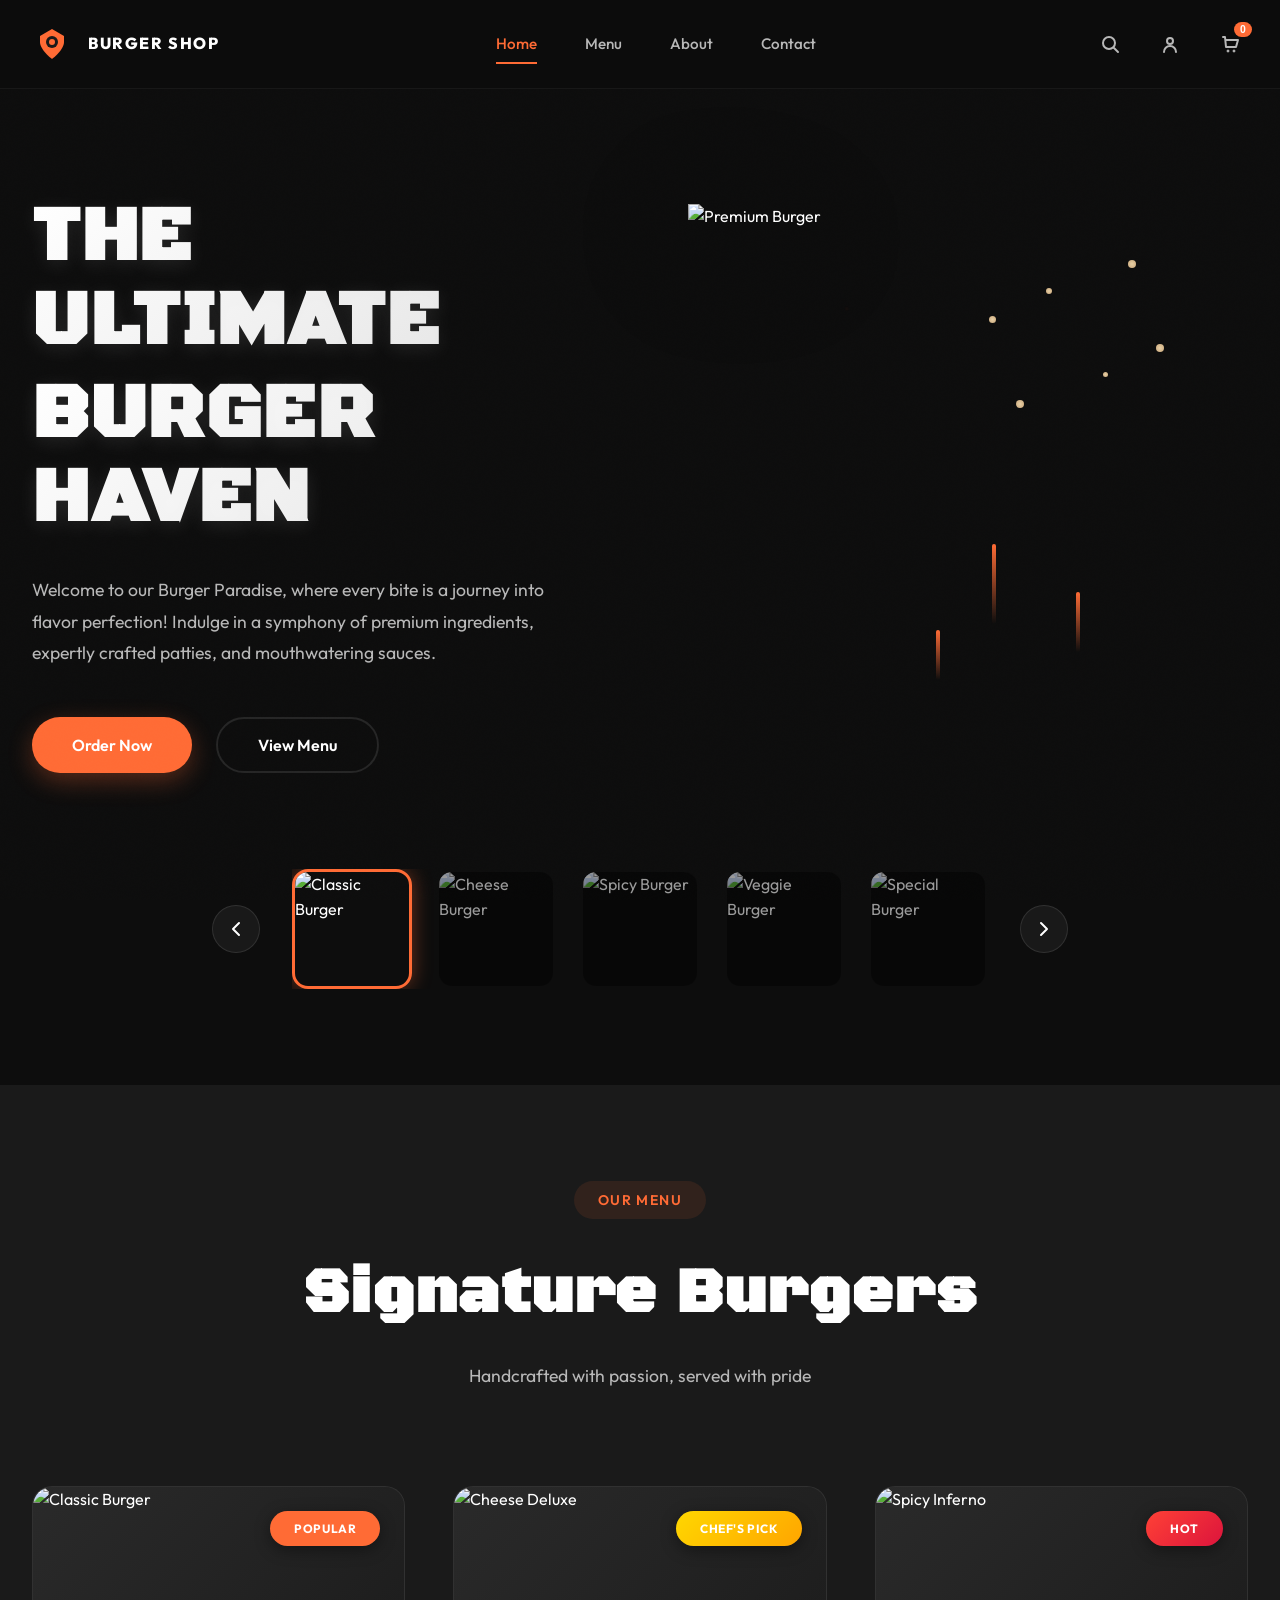
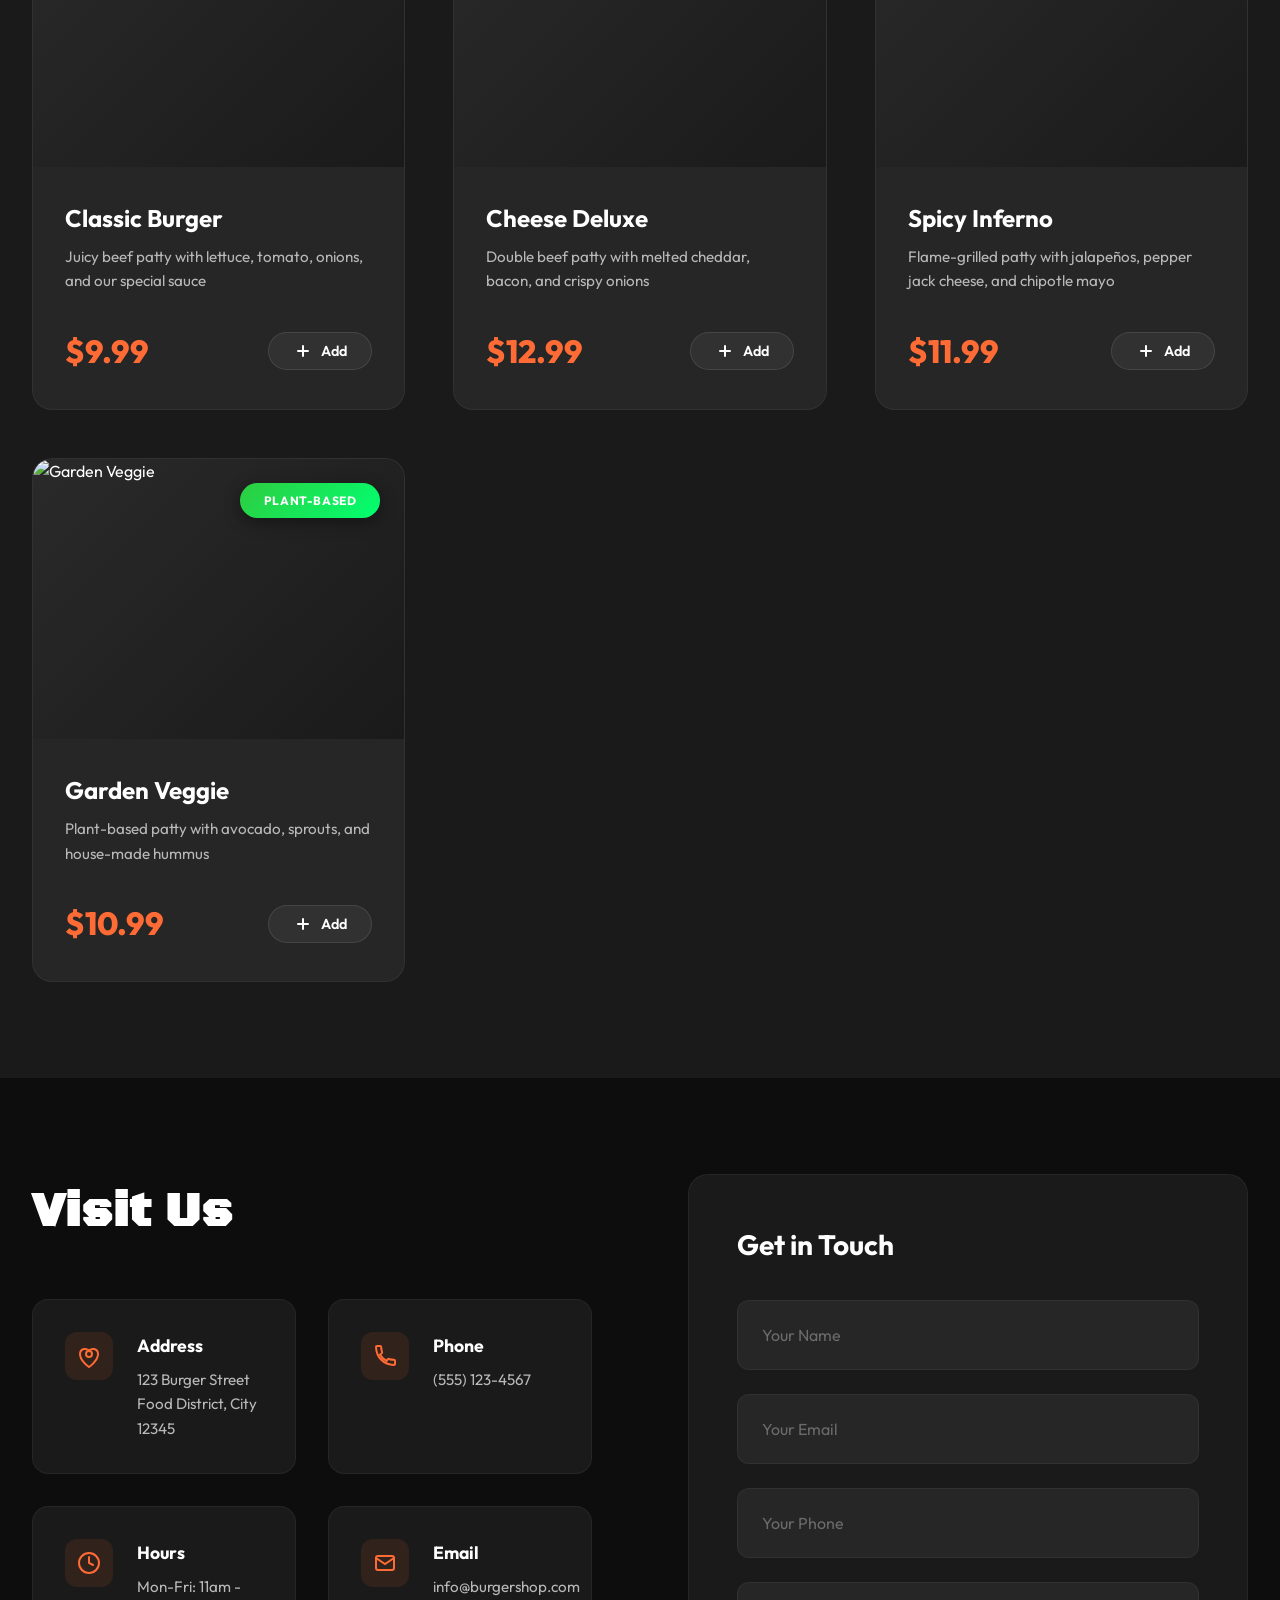
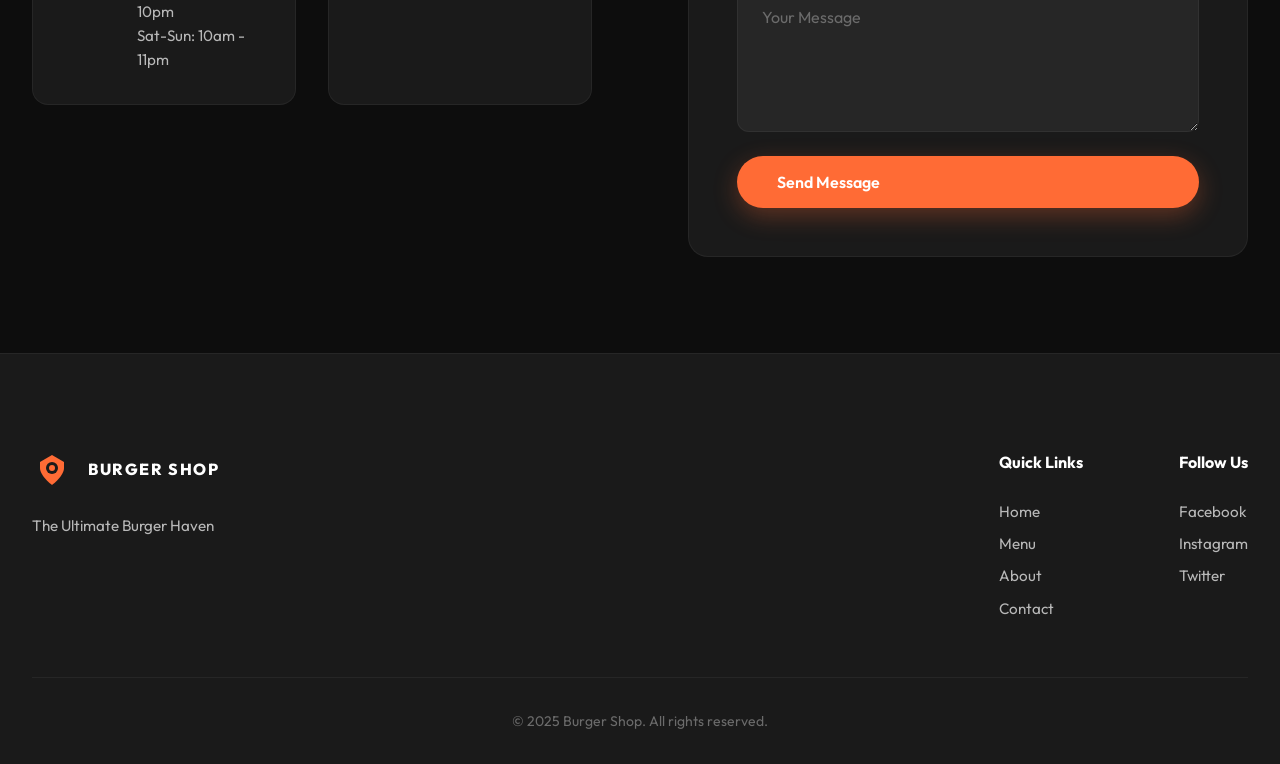
==== commit b425e7b7: "init" ====
--- a/index.html
+++ b/index.html
@@ -27,10 +27,10 @@
                 </div>
             </div>
             <nav class="nav-menu">
-                <a href="#home" class="nav-link active">Home</a>
-                <a href="#menu" class="nav-link">Menu</a>
-                <a href="#about" class="nav-link">About</a>
-                <a href="#shop" class="nav-link">Shop</a>
+                <a href="index.html" class="nav-link active">Home</a>
+                <a href="menu.html" class="nav-link">Menu</a>
+                <a href="about.html" class="nav-link">About</a>
+                <a href="contact.html" class="nav-link">Contact</a>
             </nav>
             <div class="header-actions">
                 <button class="icon-btn" aria-label="Search">
@@ -297,10 +297,10 @@
             <div class="footer-links">
                 <div class="footer-column">
                     <h4>Quick Links</h4>
-                    <a href="#home">Home</a>
-                    <a href="#menu">Menu</a>
-                    <a href="#about">About</a>
-                    <a href="#contact">Contact</a>
+                    <a href="index.html">Home</a>
+                    <a href="menu.html">Menu</a>
+                    <a href="about.html">About</a>
+                    <a href="contact.html">Contact</a>
                 </div>
                 <div class="footer-column">
                     <h4>Follow Us</h4>
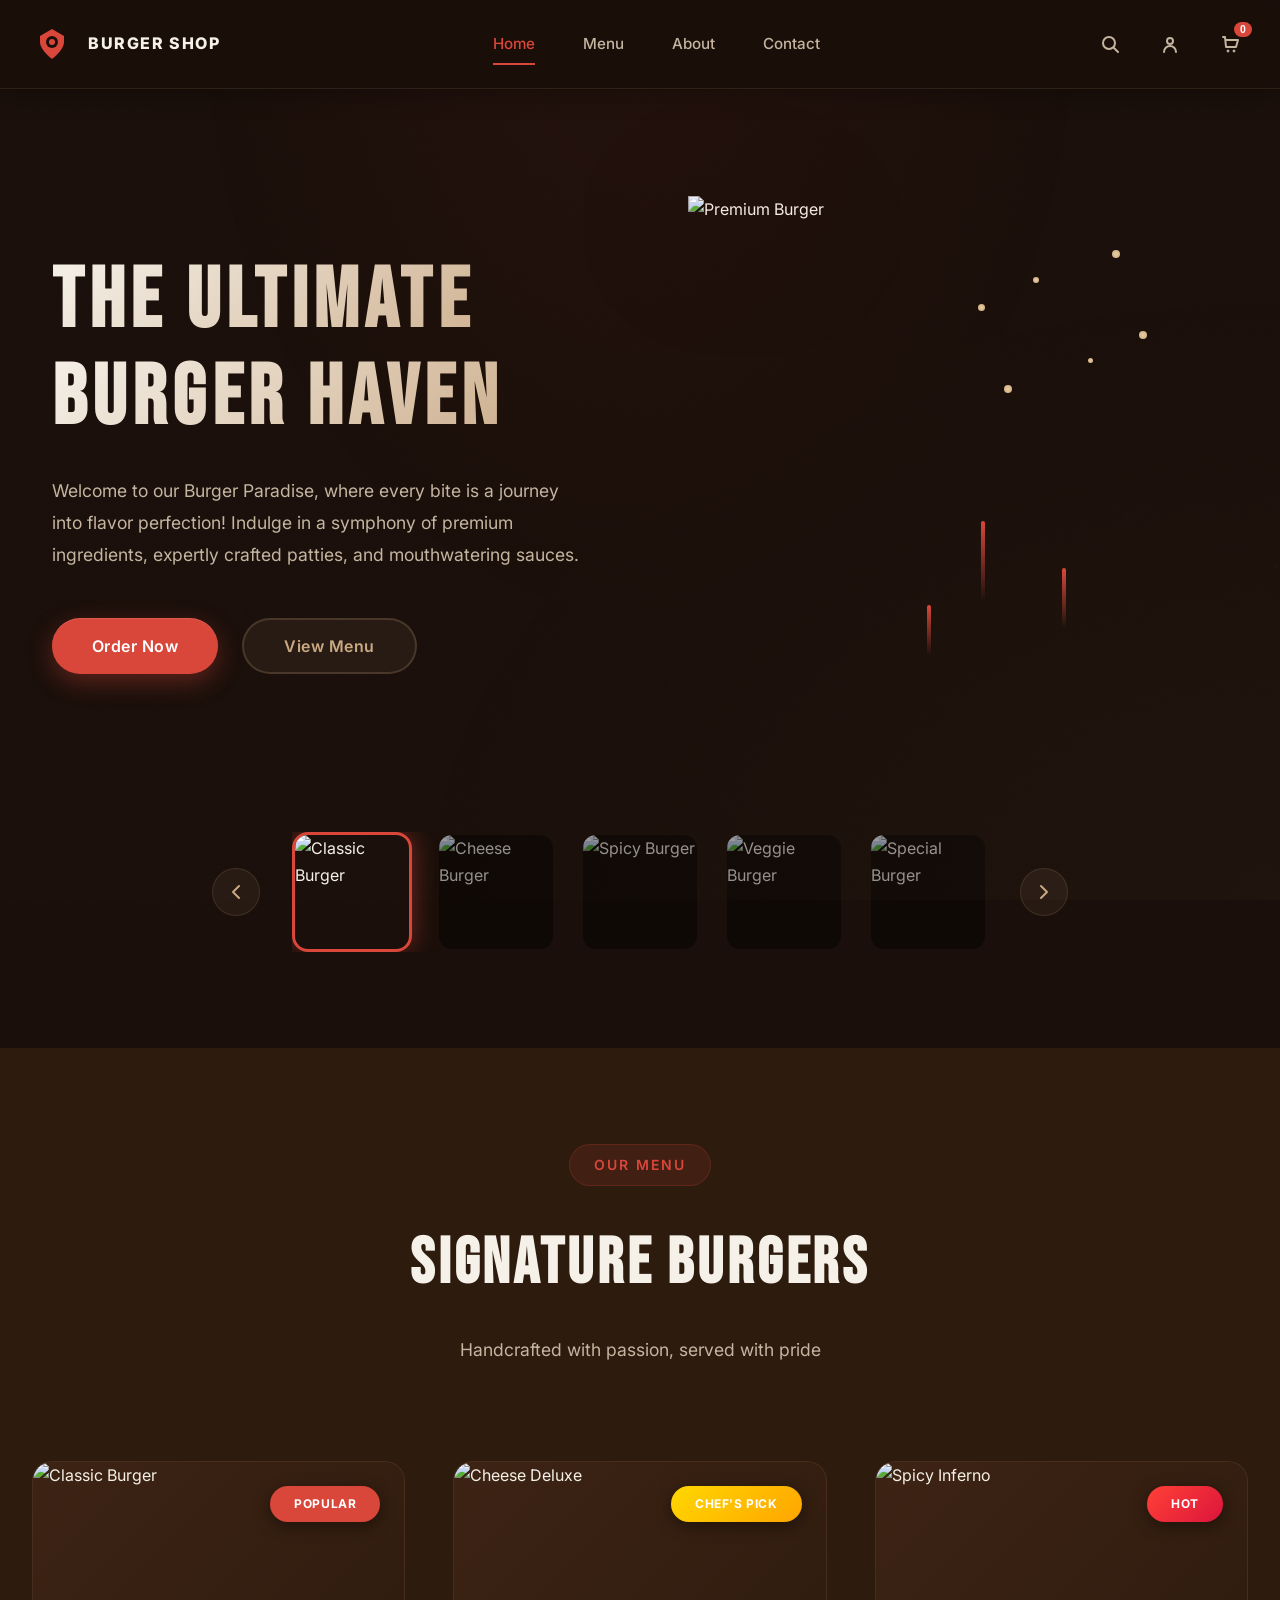
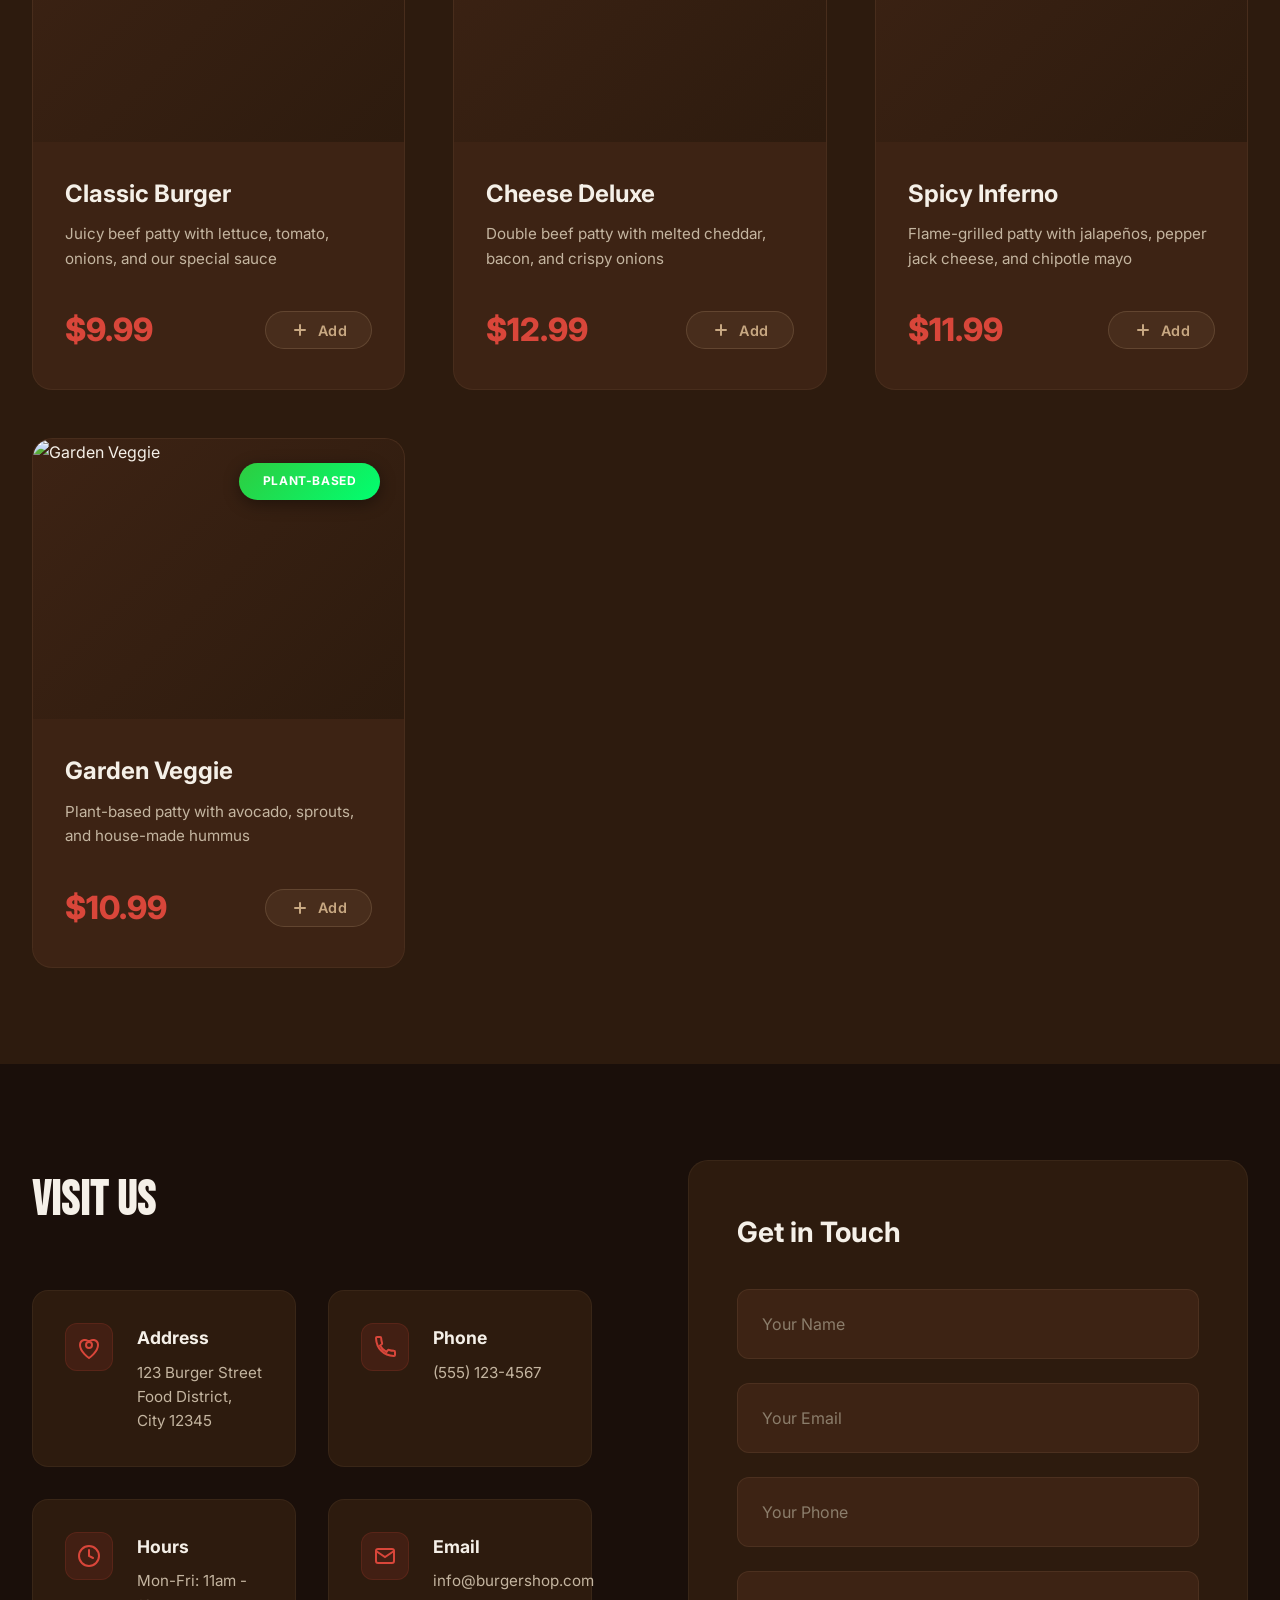
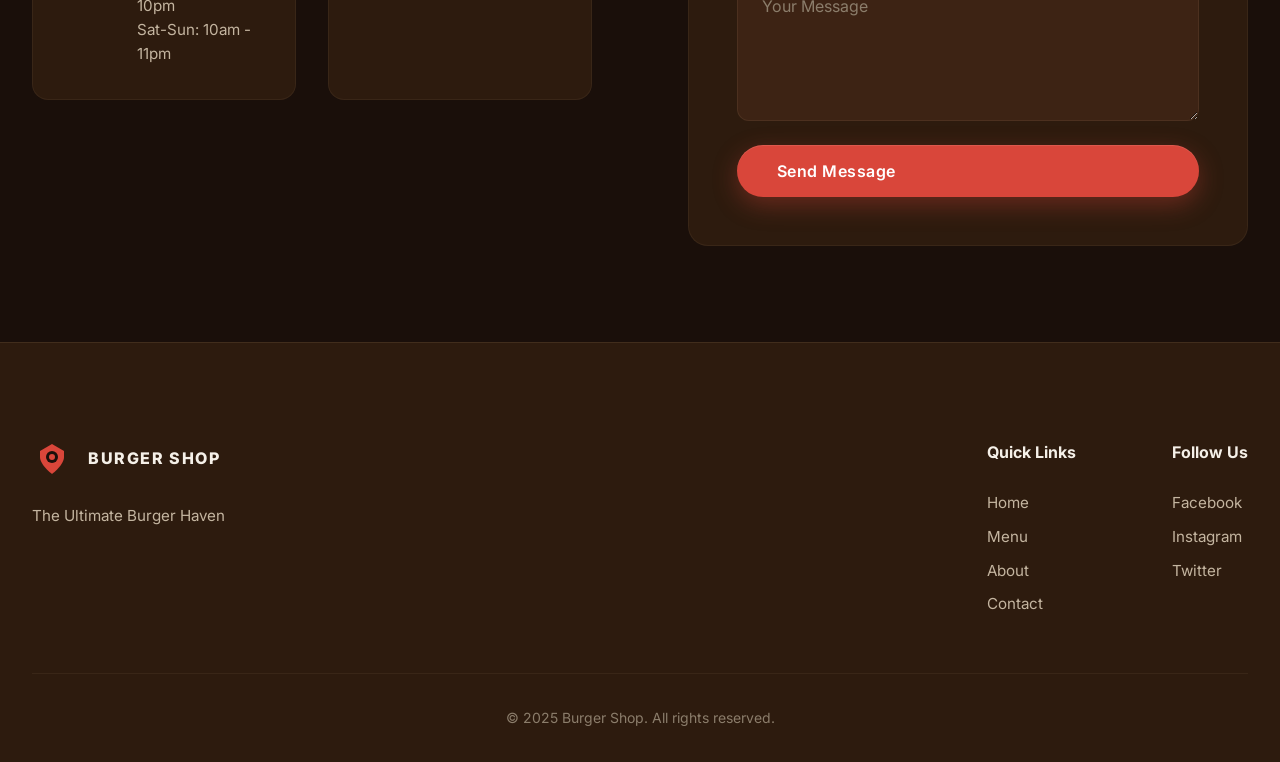
==== commit b119fecb: "changed styles" ====
--- a/index.html
+++ b/index.html
@@ -6,7 +6,7 @@
     <title>Burger Shop - The Ultimate Burger Haven</title>
     <link rel="preconnect" href="https://fonts.googleapis.com">
     <link rel="preconnect" href="https://fonts.gstatic.com" crossorigin>
-    <link href="https://fonts.googleapis.com/css2?family=Black+Ops+One&family=Outfit:wght@300;400;500;600;700;800;900&display=swap" rel="stylesheet">
+    <link href="https://fonts.googleapis.com/css2?family=Bebas+Neue&family=Inter:wght@300;400;500;600;700;800;900&display=swap" rel="stylesheet">
     <link rel="stylesheet" href="styles.css">
 </head>
 <body>
@@ -18,9 +18,9 @@
         <div class="header-content">
             <div class="logo">
                 <svg width="40" height="40" viewBox="0 0 40 40" fill="none" xmlns="http://www.w3.org/2000/svg">
-                    <path d="M20 5L8 12V18C8 26 20 35 20 35C20 35 32 26 32 18V12L20 5Z" fill="#FF6B35"/>
-                    <circle cx="20" cy="18" r="6" fill="#1A1A1A"/>
-                    <circle cx="20" cy="18" r="3" fill="#FF6B35"/>
+                    <path d="M20 5L8 12V18C8 26 20 35 20 35C20 35 32 26 32 18V12L20 5Z" fill="#D9463A"/>
+                    <circle cx="20" cy="18" r="6" fill="#1A0F0A"/>
+                    <circle cx="20" cy="18" r="3" fill="#D9463A"/>
                 </svg>
                 <div class="logo-text">
                     <span class="logo-name">BURGER SHOP</span>
@@ -284,9 +284,9 @@
             <div class="footer-brand">
                 <div class="logo">
                     <svg width="40" height="40" viewBox="0 0 40 40" fill="none" xmlns="http://www.w3.org/2000/svg">
-                        <path d="M20 5L8 12V18C8 26 20 35 20 35C20 35 32 26 32 18V12L20 5Z" fill="#FF6B35"/>
-                        <circle cx="20" cy="18" r="6" fill="#1A1A1A"/>
-                        <circle cx="20" cy="18" r="3" fill="#FF6B35"/>
+                        <path d="M20 5L8 12V18C8 26 20 35 20 35C20 35 32 26 32 18V12L20 5Z" fill="#D9463A"/>
+                        <circle cx="20" cy="18" r="6" fill="#1A0F0A"/>
+                        <circle cx="20" cy="18" r="3" fill="#D9463A"/>
                     </svg>
                     <div class="logo-text">
                         <span class="logo-name">BURGER SHOP</span>
--- a/styles.css
+++ b/styles.css
@@ -1,22 +1,24 @@
 /* ================================================
-   BURGER SHOP - Dark Premium Showcase
+   BURGER SHOP - Warm Artisanal Aesthetic
+   Inspired by Smashny Burger
    ================================================ */
 
 /* CSS Variables */
 :root {
-    /* Colors - Dark Premium */
-    --color-bg-primary: #0D0D0D;
-    --color-bg-secondary: #1A1A1A;
-    --color-bg-tertiary: #262626;
-    --color-accent-primary: #FF6B35;
-    --color-accent-secondary: #FF8555;
-    --color-text-primary: #FFFFFF;
-    --color-text-secondary: #B8B8B8;
-    --color-text-muted: #6B6B6B;
+    /* Colors - Warm Brown Palette */
+    --color-bg-primary: #1A0F0A;
+    --color-bg-secondary: #2D1B0E;
+    --color-bg-tertiary: #3D2314;
+    --color-accent-primary: #D9463A;
+    --color-accent-secondary: #E8564A;
+    --color-warm-light: #C8A882;
+    --color-text-primary: #F5F0E8;
+    --color-text-secondary: #C4B5A0;
+    --color-text-muted: #8B7D6B;
 
     /* Typography */
-    --font-display: 'Black Ops One', 'Impact', sans-serif;
-    --font-body: 'Outfit', -apple-system, BlinkMacSystemFont, sans-serif;
+    --font-display: 'Bebas Neue', 'Oswald', 'Impact', sans-serif;
+    --font-body: 'Inter', -apple-system, BlinkMacSystemFont, sans-serif;
 
     /* Spacing */
     --spacing-xs: 0.5rem;
@@ -58,12 +60,14 @@
     font-family: var(--font-body);
     background-color: var(--color-bg-primary);
     color: var(--color-text-primary);
-    line-height: 1.6;
+    line-height: 1.7;
     overflow-x: hidden;
     position: relative;
-}
-
-/* Grain Texture */
+    -webkit-font-smoothing: antialiased;
+    -moz-osx-font-smoothing: grayscale;
+}
+
+/* Warm Grain Texture */
 body::before {
     content: '';
     position: fixed;
@@ -71,10 +75,24 @@
     left: 0;
     width: 100%;
     height: 100%;
-    background-image: url("data:image/svg+xml,%3Csvg viewBox='0 0 400 400' xmlns='http://www.w3.org/2000/svg'%3E%3Cfilter id='noiseFilter'%3E%3CfeTurbulence type='fractalNoise' baseFrequency='1.2' numOctaves='4' stitchTiles='stitch'/%3E%3C/filter%3E%3Crect width='100%25' height='100%25' filter='url(%23noiseFilter)' opacity='0.02'/%3E%3C/svg%3E");
+    background-image: url("data:image/svg+xml,%3Csvg viewBox='0 0 400 400' xmlns='http://www.w3.org/2000/svg'%3E%3Cfilter id='noiseFilter'%3E%3CfeTurbulence type='fractalNoise' baseFrequency='1.5' numOctaves='3' stitchTiles='stitch'/%3E%3C/filter%3E%3Crect width='100%25' height='100%25' filter='url(%23noiseFilter)' opacity='0.03'/%3E%3C/svg%3E");
     pointer-events: none;
     z-index: 100;
     mix-blend-mode: overlay;
+}
+
+/* Warm atmospheric overlay */
+body::after {
+    content: '';
+    position: fixed;
+    top: 0;
+    left: 0;
+    width: 100%;
+    height: 100%;
+    background: radial-gradient(ellipse at top, rgba(217, 70, 58, 0.05) 0%, transparent 50%),
+                radial-gradient(ellipse at bottom right, rgba(200, 168, 130, 0.03) 0%, transparent 50%);
+    pointer-events: none;
+    z-index: 1;
 }
 
 /* Particles Container */
@@ -99,9 +117,10 @@
     left: 0;
     right: 0;
     z-index: 1000;
-    background: rgba(13, 13, 13, 0.95);
-    backdrop-filter: blur(10px);
-    border-bottom: 1px solid rgba(255, 255, 255, 0.05);
+    background: rgba(26, 15, 10, 0.97);
+    backdrop-filter: blur(20px) saturate(180%);
+    border-bottom: 1px solid rgba(200, 168, 130, 0.12);
+    box-shadow: 0 4px 24px rgba(0, 0, 0, 0.3);
 }
 
 .header-content {
@@ -248,21 +267,26 @@
 .hero-title {
     font-family: var(--font-display);
     font-size: clamp(3rem, 6vw, 5rem);
-    line-height: 1.1;
+    line-height: 1.05;
     margin-bottom: var(--spacing-lg);
-    letter-spacing: 0.02em;
+    letter-spacing: 0.08em;
     display: flex;
     flex-direction: column;
     gap: var(--spacing-xs);
+    text-transform: uppercase;
 }
 
 .title-line {
     display: block;
-    background: linear-gradient(135deg, #FFFFFF 0%, #E0E0E0 100%);
+    background: linear-gradient(135deg, #F5F0E8 0%, #C8A882 100%);
     -webkit-background-clip: text;
     -webkit-text-fill-color: transparent;
     background-clip: text;
-    text-shadow: 0 4px 20px rgba(255, 255, 255, 0.1);
+    position: relative;
+}
+
+.title-line::first-line {
+    font-size: 1.1em;
 }
 
 .hero-description {
@@ -316,24 +340,29 @@
 .btn-primary {
     background: var(--color-accent-primary);
     color: white;
-    box-shadow: 0 8px 24px rgba(255, 107, 53, 0.3);
+    box-shadow: 0 8px 24px rgba(217, 70, 58, 0.35),
+                inset 0 1px 0 rgba(255, 255, 255, 0.1);
+    letter-spacing: 0.03em;
 }
 
 .btn-primary:hover {
     background: var(--color-accent-secondary);
     transform: translateY(-2px);
-    box-shadow: 0 12px 32px rgba(255, 107, 53, 0.4);
+    box-shadow: 0 12px 36px rgba(217, 70, 58, 0.45),
+                inset 0 1px 0 rgba(255, 255, 255, 0.15);
 }
 
 .btn-secondary {
-    background: transparent;
+    background: rgba(200, 168, 130, 0.08);
+    color: var(--color-warm-light);
+    border: 2px solid rgba(200, 168, 130, 0.2);
+    letter-spacing: 0.03em;
+}
+
+.btn-secondary:hover {
+    background: rgba(200, 168, 130, 0.15);
+    border-color: rgba(200, 168, 130, 0.4);
     color: var(--color-text-primary);
-    border: 2px solid rgba(255, 255, 255, 0.1);
-}
-
-.btn-secondary:hover {
-    background: rgba(255, 255, 255, 0.05);
-    border-color: rgba(255, 255, 255, 0.2);
 }
 
 .btn-block {
@@ -561,12 +590,13 @@
 
 .burger-thumb.active {
     border-color: var(--color-accent-primary);
-    box-shadow: 0 0 20px rgba(255, 107, 53, 0.4);
+    box-shadow: 0 0 24px rgba(217, 70, 58, 0.5),
+                0 8px 16px rgba(0, 0, 0, 0.3);
 }
 
 .burger-thumb:hover {
     transform: translateY(-8px);
-    border-color: rgba(255, 255, 255, 0.2);
+    border-color: rgba(200, 168, 130, 0.4);
 }
 
 .burger-thumb img {
@@ -576,9 +606,9 @@
 }
 
 .carousel-arrow {
-    background: rgba(255, 255, 255, 0.05);
-    border: 1px solid rgba(255, 255, 255, 0.1);
-    color: var(--color-text-primary);
+    background: rgba(200, 168, 130, 0.08);
+    border: 1px solid rgba(200, 168, 130, 0.15);
+    color: var(--color-warm-light);
     width: 48px;
     height: 48px;
     border-radius: 50%;
@@ -591,9 +621,10 @@
 }
 
 .carousel-arrow:hover {
-    background: rgba(255, 107, 53, 0.2);
+    background: rgba(217, 70, 58, 0.15);
     border-color: var(--color-accent-primary);
     color: var(--color-accent-primary);
+    transform: scale(1.05);
 }
 
 /* ================================================
@@ -613,12 +644,13 @@
 .section-label {
     display: inline-block;
     padding: var(--spacing-xs) var(--spacing-md);
-    background: rgba(255, 107, 53, 0.1);
+    background: rgba(217, 70, 58, 0.12);
     color: var(--color-accent-primary);
+    border: 1px solid rgba(217, 70, 58, 0.2);
     border-radius: 50px;
     font-size: 0.875rem;
     font-weight: 600;
-    letter-spacing: 0.1em;
+    letter-spacing: 0.15em;
     text-transform: uppercase;
     margin-bottom: var(--spacing-md);
 }
@@ -627,7 +659,8 @@
     font-family: var(--font-display);
     font-size: clamp(2.5rem, 5vw, 4rem);
     margin-bottom: var(--spacing-sm);
-    letter-spacing: 0.02em;
+    letter-spacing: 0.06em;
+    text-transform: uppercase;
 }
 
 .section-description {
@@ -648,20 +681,21 @@
     border-radius: 20px;
     overflow: hidden;
     transition: all var(--transition-base);
-    border: 1px solid rgba(255, 255, 255, 0.05);
+    border: 1px solid rgba(200, 168, 130, 0.08);
 }
 
 .menu-card:hover {
     transform: translateY(-8px);
-    border-color: rgba(255, 107, 53, 0.3);
-    box-shadow: var(--shadow-xl);
+    border-color: rgba(217, 70, 58, 0.4);
+    box-shadow: 0 16px 48px rgba(0, 0, 0, 0.6),
+                0 0 0 1px rgba(217, 70, 58, 0.2);
 }
 
 .card-image {
     position: relative;
     overflow: hidden;
     height: 280px;
-    background: linear-gradient(135deg, #2a2a2a 0%, #1a1a1a 100%);
+    background: linear-gradient(135deg, #3D2314 0%, #2D1B0E 100%);
 }
 
 .card-image img {
@@ -734,9 +768,9 @@
 }
 
 .add-btn {
-    background: rgba(255, 255, 255, 0.05);
-    color: var(--color-text-primary);
-    border: 1px solid rgba(255, 255, 255, 0.1);
+    background: rgba(200, 168, 130, 0.08);
+    color: var(--color-warm-light);
+    border: 1px solid rgba(200, 168, 130, 0.2);
     padding: var(--spacing-xs) var(--spacing-md);
     border-radius: 50px;
     font-family: var(--font-body);
@@ -747,12 +781,15 @@
     align-items: center;
     gap: var(--spacing-xs);
     transition: all var(--transition-base);
+    letter-spacing: 0.03em;
 }
 
 .add-btn:hover {
     background: var(--color-accent-primary);
     border-color: var(--color-accent-primary);
+    color: white;
     transform: scale(1.05);
+    box-shadow: 0 4px 16px rgba(217, 70, 58, 0.3);
 }
 
 /* ================================================
@@ -789,27 +826,29 @@
     background: var(--color-bg-secondary);
     padding: var(--spacing-lg);
     border-radius: 16px;
-    border: 1px solid rgba(255, 255, 255, 0.05);
+    border: 1px solid rgba(200, 168, 130, 0.08);
     display: flex;
     gap: var(--spacing-md);
     transition: all var(--transition-base);
 }
 
 .info-card:hover {
-    border-color: rgba(255, 107, 53, 0.3);
+    border-color: rgba(217, 70, 58, 0.3);
     transform: translateY(-4px);
+    box-shadow: 0 8px 24px rgba(0, 0, 0, 0.4);
 }
 
 .info-icon {
     flex-shrink: 0;
     width: 48px;
     height: 48px;
-    background: rgba(255, 107, 53, 0.1);
+    background: rgba(217, 70, 58, 0.12);
     border-radius: 12px;
     display: flex;
     align-items: center;
     justify-content: center;
     color: var(--color-accent-primary);
+    border: 1px solid rgba(217, 70, 58, 0.15);
 }
 
 .info-content h3 {
@@ -828,7 +867,7 @@
     background: var(--color-bg-secondary);
     padding: var(--spacing-xl);
     border-radius: 20px;
-    border: 1px solid rgba(255, 255, 255, 0.05);
+    border: 1px solid rgba(200, 168, 130, 0.08);
 }
 
 .form-heading {
@@ -836,6 +875,7 @@
     font-size: 1.75rem;
     font-weight: 700;
     margin-bottom: var(--spacing-lg);
+    color: var(--color-text-primary);
 }
 
 .contact-form {
@@ -849,7 +889,7 @@
     width: 100%;
     padding: var(--spacing-md);
     background: var(--color-bg-tertiary);
-    border: 1px solid rgba(255, 255, 255, 0.05);
+    border: 1px solid rgba(200, 168, 130, 0.1);
     border-radius: 12px;
     color: var(--color-text-primary);
     font-family: var(--font-body);
@@ -862,6 +902,7 @@
     outline: none;
     border-color: var(--color-accent-primary);
     background: var(--color-bg-primary);
+    box-shadow: 0 0 0 3px rgba(217, 70, 58, 0.1);
 }
 
 .form-input::placeholder,
@@ -880,7 +921,7 @@
 
 .footer {
     background: var(--color-bg-secondary);
-    border-top: 1px solid rgba(255, 255, 255, 0.05);
+    border-top: 1px solid rgba(200, 168, 130, 0.12);
     padding: var(--spacing-3xl) var(--spacing-lg) var(--spacing-lg);
 }
 
@@ -932,7 +973,7 @@
     max-width: 1400px;
     margin: 0 auto;
     padding-top: var(--spacing-lg);
-    border-top: 1px solid rgba(255, 255, 255, 0.05);
+    border-top: 1px solid rgba(200, 168, 130, 0.08);
     text-align: center;
     color: var(--color-text-muted);
     font-size: 0.875rem;
@@ -1026,3 +1067,387 @@
         height: 80px;
     }
 }
+
+/* ================================================
+   PAGE HERO (FOR SUBPAGES)
+   ================================================ */
+
+.page-hero {
+    min-height: 50vh;
+    display: flex;
+    align-items: center;
+    justify-content: center;
+    background: linear-gradient(135deg, var(--color-bg-primary) 0%, var(--color-bg-secondary) 100%);
+    position: relative;
+    margin-top: 75px;
+    padding: var(--spacing-3xl) var(--spacing-lg);
+    text-align: center;
+}
+
+.page-hero::before {
+    content: '';
+    position: absolute;
+    top: 0;
+    left: 0;
+    width: 100%;
+    height: 100%;
+    background-image:
+        repeating-linear-gradient(
+            45deg,
+            transparent,
+            transparent 35px,
+            rgba(255, 255, 255, 0.02) 35px,
+            rgba(255, 255, 255, 0.02) 70px
+        );
+    pointer-events: none;
+}
+
+.page-hero-content {
+    position: relative;
+    z-index: 2;
+    max-width: 800px;
+    animation: fadeInUp 1s ease-out;
+}
+
+.page-title {
+    font-family: var(--font-display);
+    font-size: clamp(3rem, 8vw, 6rem);
+    margin-bottom: var(--spacing-md);
+    letter-spacing: 0.05em;
+    background: linear-gradient(135deg, #F5F0E8 0%, #C8A882 100%);
+    -webkit-background-clip: text;
+    -webkit-text-fill-color: transparent;
+    background-clip: text;
+}
+
+.page-subtitle {
+    font-size: 1.25rem;
+    color: var(--color-text-secondary);
+    line-height: 1.8;
+}
+
+/* ================================================
+   MENU FILTER
+   ================================================ */
+
+.menu-filter-section {
+    background: var(--color-bg-secondary);
+    padding: var(--spacing-xl) var(--spacing-lg);
+    border-bottom: 1px solid rgba(200, 168, 130, 0.12);
+    position: sticky;
+    top: 75px;
+    z-index: 100;
+    backdrop-filter: blur(10px);
+}
+
+.filter-container {
+    max-width: 1400px;
+    margin: 0 auto;
+    display: flex;
+    gap: var(--spacing-sm);
+    justify-content: center;
+    flex-wrap: wrap;
+}
+
+.filter-btn {
+    padding: var(--spacing-xs) var(--spacing-md);
+    background: rgba(200, 168, 130, 0.05);
+    color: var(--color-text-secondary);
+    border: 2px solid rgba(200, 168, 130, 0.15);
+    border-radius: 50px;
+    font-family: var(--font-body);
+    font-weight: 600;
+    font-size: 0.95rem;
+    cursor: pointer;
+    transition: all var(--transition-base);
+    letter-spacing: 0.03em;
+}
+
+.filter-btn:hover {
+    border-color: rgba(217, 70, 58, 0.5);
+    color: var(--color-accent-primary);
+    background: rgba(217, 70, 58, 0.08);
+}
+
+.filter-btn.active {
+    background: var(--color-accent-primary);
+    border-color: var(--color-accent-primary);
+    color: white;
+    box-shadow: 0 4px 12px rgba(217, 70, 58, 0.3);
+}
+
+/* ================================================
+   FULL MENU SECTION
+   ================================================ */
+
+.full-menu-section {
+    background: var(--color-bg-primary);
+    padding: var(--spacing-3xl) var(--spacing-lg);
+}
+
+.menu-container {
+    max-width: 1400px;
+    margin: 0 auto;
+}
+
+.menu-category {
+    margin-bottom: var(--spacing-3xl);
+}
+
+.category-title {
+    font-family: var(--font-display);
+    font-size: clamp(2rem, 4vw, 3rem);
+    margin-bottom: var(--spacing-xl);
+    color: var(--color-text-primary);
+    letter-spacing: 0.02em;
+    position: relative;
+    padding-bottom: var(--spacing-sm);
+}
+
+.category-title::after {
+    content: '';
+    position: absolute;
+    bottom: 0;
+    left: 0;
+    width: 80px;
+    height: 4px;
+    background: var(--color-accent-primary);
+}
+
+.category-grid {
+    display: grid;
+    grid-template-columns: repeat(auto-fill, minmax(320px, 1fr));
+    gap: var(--spacing-xl);
+}
+
+.sides-grid {
+    grid-template-columns: repeat(auto-fill, minmax(280px, 1fr));
+}
+
+.menu-item {
+    background: var(--color-bg-tertiary);
+    border-radius: 20px;
+    overflow: hidden;
+    transition: all var(--transition-base);
+    border: 1px solid rgba(200, 168, 130, 0.08);
+    opacity: 0;
+    animation: fadeInUp 0.6s ease-out forwards;
+}
+
+.menu-item:nth-child(1) { animation-delay: 0.1s; }
+.menu-item:nth-child(2) { animation-delay: 0.2s; }
+.menu-item:nth-child(3) { animation-delay: 0.3s; }
+.menu-item:nth-child(4) { animation-delay: 0.4s; }
+.menu-item:nth-child(5) { animation-delay: 0.5s; }
+.menu-item:nth-child(6) { animation-delay: 0.6s; }
+
+.menu-item:hover {
+    transform: translateY(-8px);
+    border-color: rgba(217, 70, 58, 0.4);
+    box-shadow: 0 16px 48px rgba(0, 0, 0, 0.6),
+                0 0 0 1px rgba(217, 70, 58, 0.2);
+}
+
+.item-image {
+    position: relative;
+    overflow: hidden;
+    height: 280px;
+    background: linear-gradient(135deg, #3D2314 0%, #2D1B0E 100%);
+}
+
+.side-item .item-image {
+    height: 200px;
+}
+
+.item-image img {
+    width: 100%;
+    height: 100%;
+    object-fit: cover;
+    transition: transform var(--transition-slow);
+}
+
+.menu-item:hover .item-image img {
+    transform: scale(1.1) rotate(2deg);
+}
+
+.item-badge {
+    position: absolute;
+    top: var(--spacing-md);
+    right: var(--spacing-md);
+    background: var(--color-accent-primary);
+    color: white;
+    padding: var(--spacing-xs) var(--spacing-md);
+    border-radius: 50px;
+    font-size: 0.75rem;
+    font-weight: 700;
+    text-transform: uppercase;
+    letter-spacing: 0.05em;
+    box-shadow: var(--shadow-md);
+}
+
+.badge-premium {
+    background: linear-gradient(135deg, #FFD700 0%, #FFA500 100%);
+}
+
+.item-details {
+    padding: var(--spacing-lg);
+}
+
+.item-name {
+    font-family: var(--font-body);
+    font-size: 1.5rem;
+    font-weight: 700;
+    margin-bottom: var(--spacing-xs);
+    color: var(--color-text-primary);
+}
+
+.item-description {
+    color: var(--color-text-secondary);
+    font-size: 0.95rem;
+    line-height: 1.6;
+    margin-bottom: var(--spacing-lg);
+}
+
+.item-footer {
+    display: flex;
+    justify-content: space-between;
+    align-items: center;
+}
+
+.item-price {
+    font-family: var(--font-body);
+    font-size: 2rem;
+    font-weight: 800;
+    color: var(--color-accent-primary);
+}
+
+/* ================================================
+   ABOUT PAGE SPECIFIC
+   ================================================ */
+
+.about-story-section {
+    background: var(--color-bg-primary);
+    padding: var(--spacing-3xl) var(--spacing-lg);
+}
+
+.story-container {
+    max-width: 1200px;
+    margin: 0 auto;
+    display: grid;
+    grid-template-columns: 1fr 1fr;
+    gap: var(--spacing-3xl);
+    align-items: center;
+}
+
+.story-content h2 {
+    font-family: var(--font-display);
+    font-size: clamp(2rem, 4vw, 3rem);
+    margin-bottom: var(--spacing-lg);
+    letter-spacing: 0.02em;
+}
+
+.story-content p {
+    color: var(--color-text-secondary);
+    font-size: 1.1rem;
+    line-height: 1.8;
+    margin-bottom: var(--spacing-md);
+}
+
+.story-image {
+    position: relative;
+    border-radius: 20px;
+    overflow: hidden;
+    height: 500px;
+}
+
+.story-image img {
+    width: 100%;
+    height: 100%;
+    object-fit: cover;
+}
+
+.values-section {
+    background: var(--color-bg-secondary);
+    padding: var(--spacing-3xl) var(--spacing-lg);
+}
+
+.values-grid {
+    max-width: 1200px;
+    margin: 0 auto;
+    display: grid;
+    grid-template-columns: repeat(auto-fit, minmax(280px, 1fr));
+    gap: var(--spacing-xl);
+    margin-top: var(--spacing-xl);
+}
+
+.value-card {
+    background: var(--color-bg-tertiary);
+    padding: var(--spacing-xl);
+    border-radius: 16px;
+    border: 1px solid rgba(200, 168, 130, 0.08);
+    text-align: center;
+    transition: all var(--transition-base);
+}
+
+.value-card:hover {
+    transform: translateY(-8px);
+    border-color: rgba(217, 70, 58, 0.3);
+    box-shadow: 0 8px 24px rgba(0, 0, 0, 0.4);
+}
+
+.value-icon {
+    font-size: 3rem;
+    margin-bottom: var(--spacing-md);
+}
+
+.value-card h3 {
+    font-size: 1.5rem;
+    margin-bottom: var(--spacing-sm);
+}
+
+.value-card p {
+    color: var(--color-text-secondary);
+    line-height: 1.6;
+}
+
+/* ================================================
+   RESPONSIVE FOR SUBPAGES
+   ================================================ */
+
+@media (max-width: 1024px) {
+    .story-container {
+        grid-template-columns: 1fr;
+    }
+
+    .story-image {
+        height: 400px;
+    }
+}
+
+@media (max-width: 768px) {
+    .page-hero {
+        min-height: 40vh;
+        margin-top: 65px;
+    }
+
+    .menu-filter-section {
+        top: 65px;
+    }
+
+    .filter-container {
+        gap: var(--spacing-xs);
+    }
+
+    .filter-btn {
+        font-size: 0.85rem;
+        padding: var(--spacing-xs) var(--spacing-sm);
+    }
+
+    .category-grid {
+        grid-template-columns: 1fr;
+    }
+
+    .sides-grid {
+        grid-template-columns: 1fr;
+    }
+}
